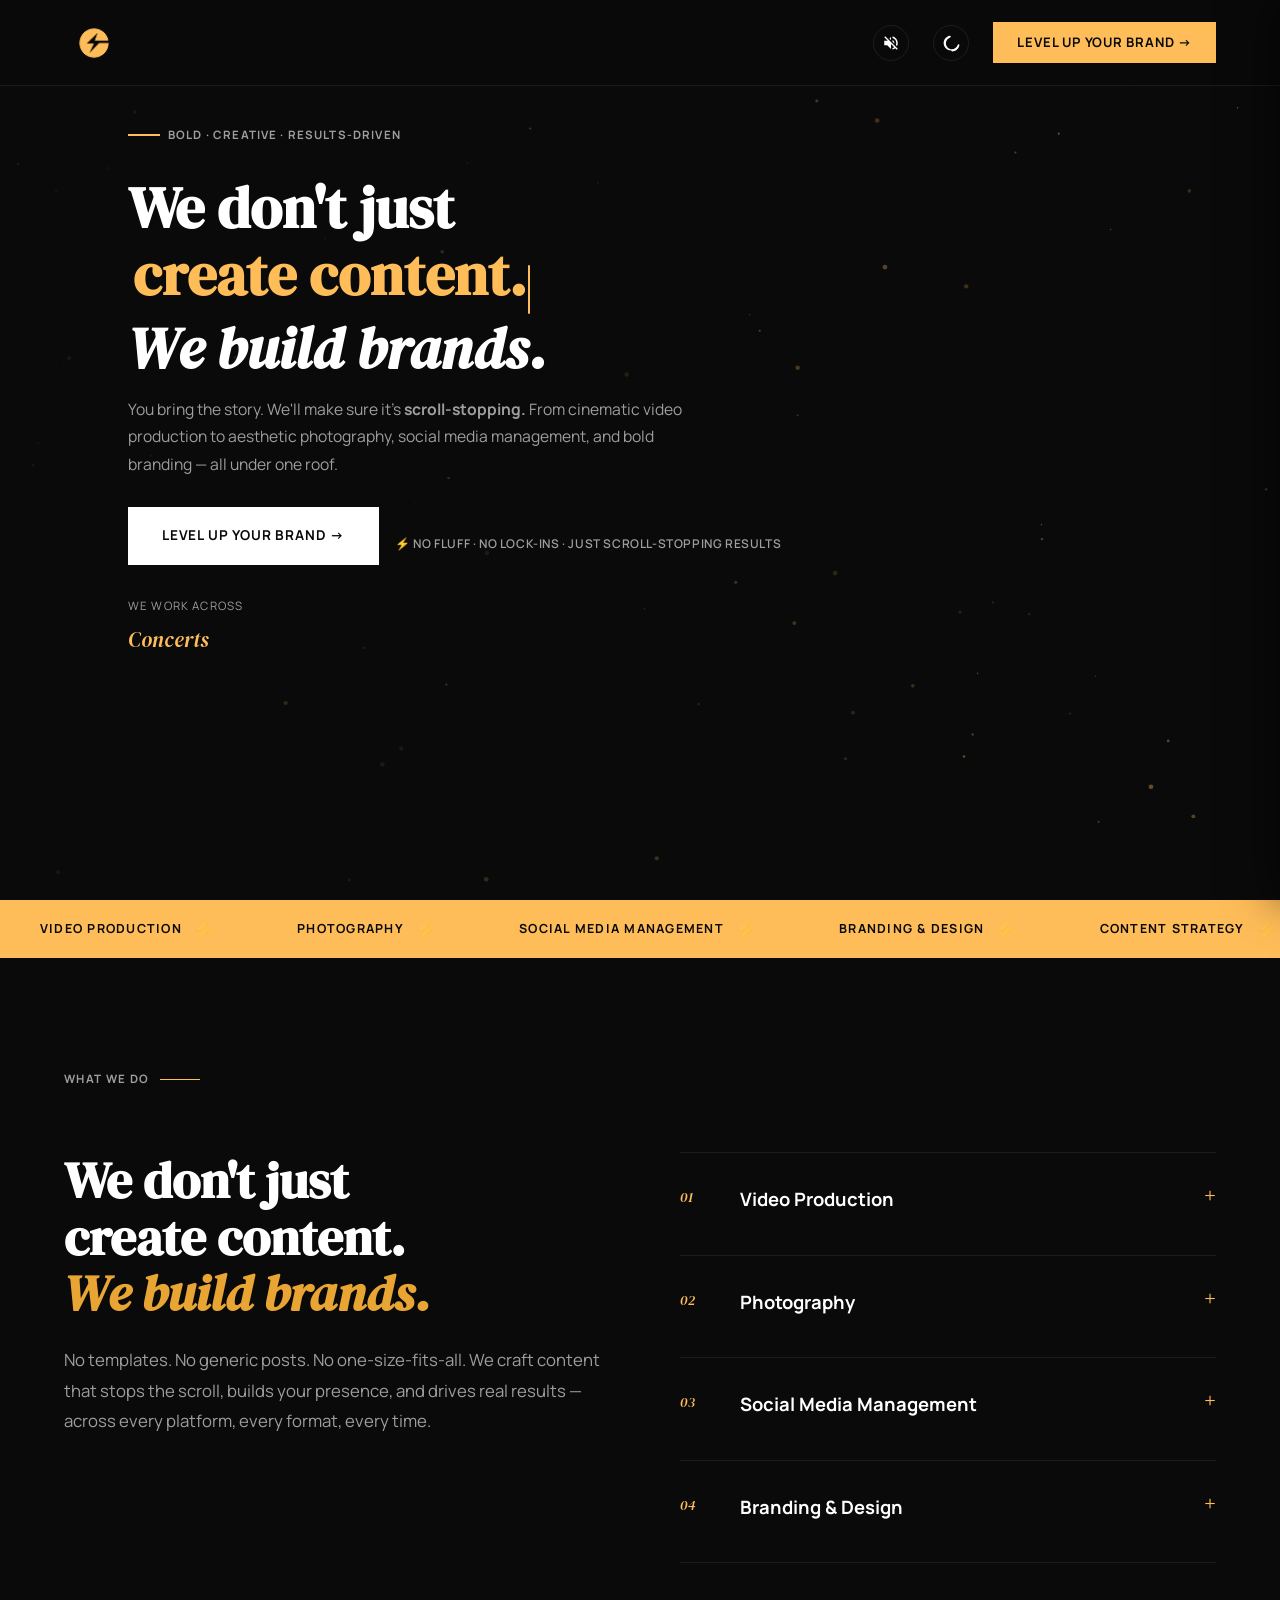
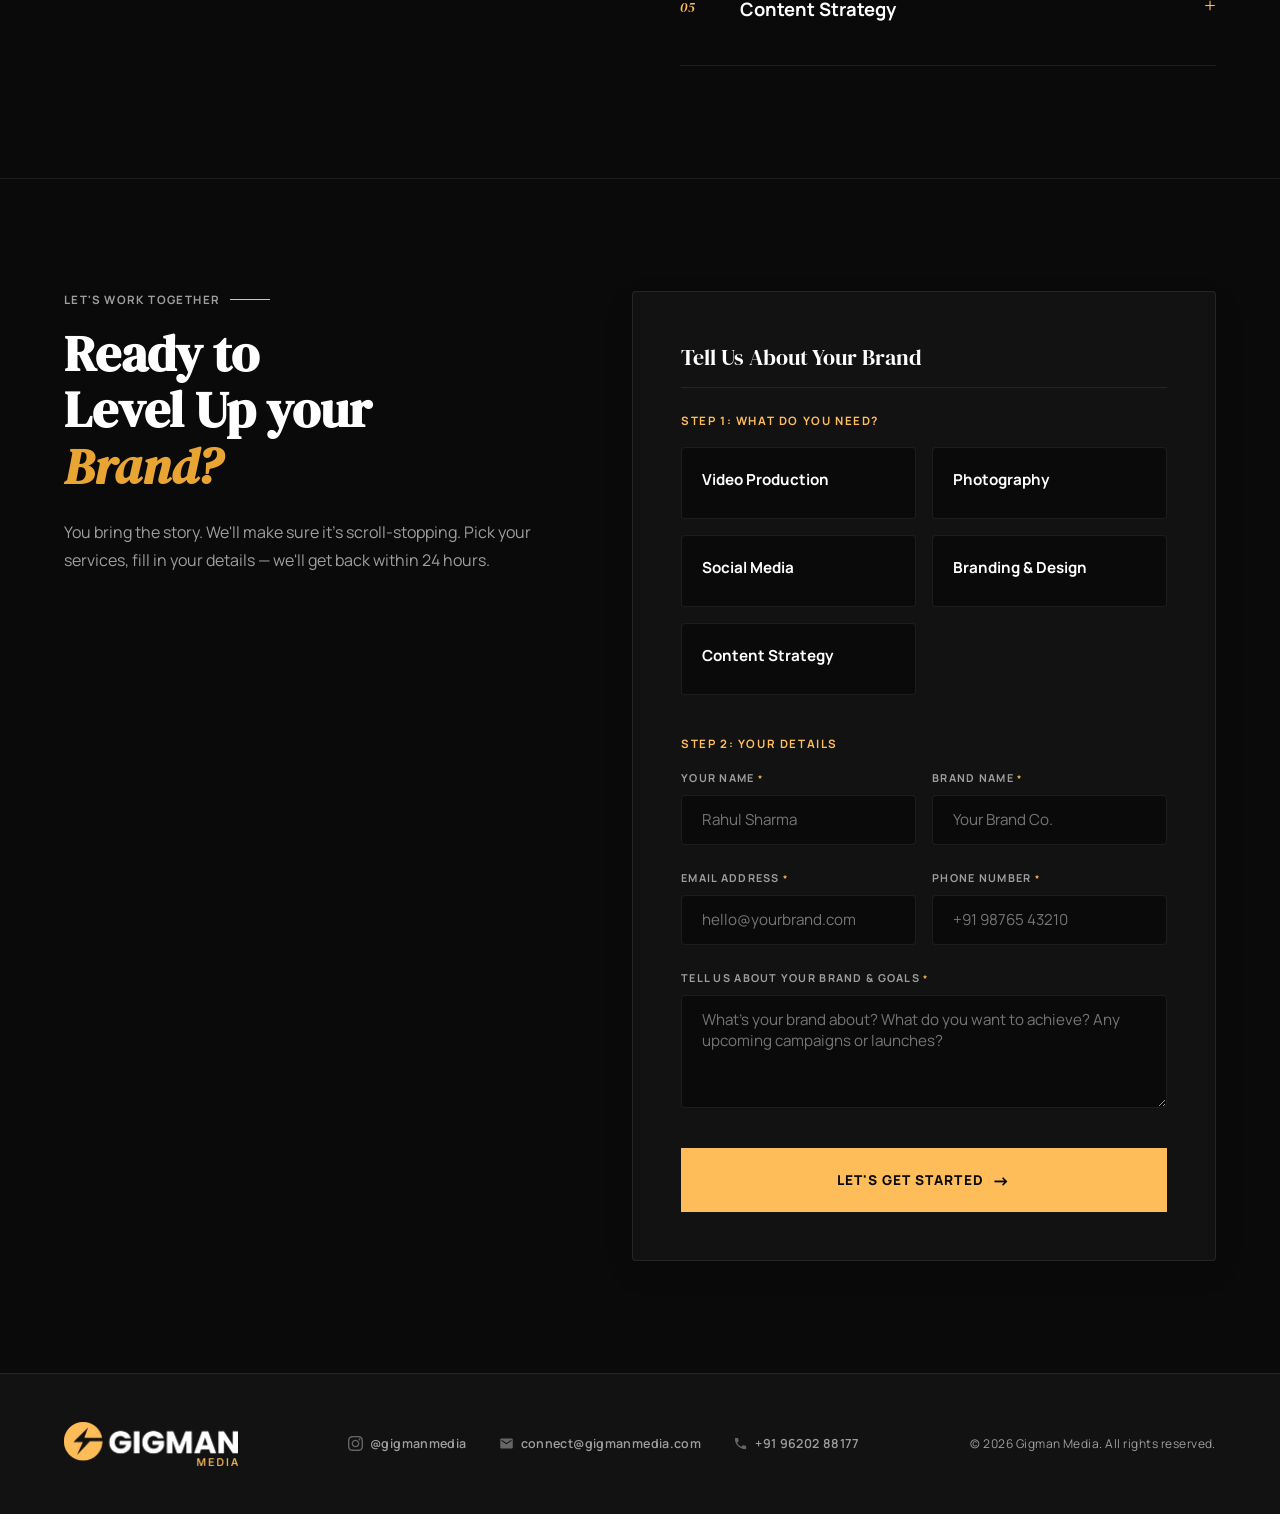
==== index.html @ 20837cbf "navbar logo" ====
<!DOCTYPE html>
<html lang="en" data-theme="dark">
<head>
  <meta charset="UTF-8">
  <meta name="viewport" content="width=device-width, initial-scale=1.0">
  <title>Gigman Media — Premium Creative Media Agency</title>
  <meta name="description" content="Gigman Media is a premium creative media agency. High-impact video production, photography, social media management, branding & design, and content strategy.">
  <link rel="icon" type="image/png" sizes="32x32" href="assets/favicon.png">
  <link rel="icon" type="image/png" sizes="16x16" href="assets/favicon.png">
  <link rel="apple-touch-icon" href="assets/favicon.png">
  <link rel="stylesheet" href="css/styles.css?v=2">
</head>
<body>

  <!-- Custom Cursor & Ring -->
  <div class="cursor" id="cursor"></div>
  <div class="cursor-ring" id="cursor-ring"></div>

  <!-- NAVIGATION -->
  <nav>
    <a href="#" class="nav-logo-link" aria-label="Gigman Media Logo">
      <img src="assets/YellowMono.png" class="nav-logo-img logo-light" alt="Gigman Media Logo">
      <img src="assets/BlackMono.png" class="nav-logo-img logo-dark" alt="Gigman Media Logo">
    </a>
    <ul class="nav-links">
      <!-- <li><a href="#work">Projects</a></li> -->
      <!-- <li><a href="#services">Services</a></li> -->
      <!-- <li><a href="#testimonials">Reviews</a></li> -->
    </ul>
    
    <div class="nav-controls">
      <!-- Sound Micro-haptics toggle -->
      <button class="icon-btn" id="sound-toggle" aria-label="Toggle sound effects">
        <!-- Sound OFF (Default muted to respect browser policy) -->
        <svg id="sound-off" viewBox="0 0 24 24">
          <path d="M16.5 12c0-1.77-1.02-3.29-2.5-4.03v2.21l2.45 2.45c.03-.21.05-.42.05-.63zm2.5 0c0 .94-.2 1.82-.54 2.64l1.51 1.51C20.63 14.91 21 13.5 21 12c0-4.28-2.99-7.86-7-8.77v2.06c2.89.86 5 3.54 5 6.71zM4.27 3L3 4.27 7.73 9H3v6h4l5 5v-6.73l4.25 4.25c-.67.52-1.42.93-2.25 1.18v2.06c1.38-.31 2.63-.95 3.69-1.81L19.73 21 21 19.73 4.27 3zM12 4L9.91 6.09 12 8.18V4z"/>
        </svg>
        <!-- Sound ON -->
        <svg id="sound-on" viewBox="0 0 24 24" style="display:none;">
          <path d="M3 9v6h4l5 5V4L7 9H3zm13.5 3c0-1.77-1.02-3.29-2.5-4.03v8.05c1.48-.73 2.5-2.25 2.5-4.02zM14 3.23v2.06c2.89.86 5 3.54 5 6.71s-2.11 5.85-5 6.71v2.06c4.01-.91 7-4.49 7-8.77s-2.99-7.86-7-8.77z"/>
        </svg>
      </button>

      <!-- Dynamic Theme switcher -->
      <button class="icon-btn" id="theme-toggle" aria-label="Toggle color theme">
        <!-- Sun Icon (shows in light theme) -->
        <svg id="theme-icon-light" viewBox="0 0 24 24" style="display:none;">
          <path d="M12 7c-2.76 0-5 2.24-5 5s2.24 5 5 5 5-2.24 5-5-2.24-5-5-5zm0 8c-1.65 0-3-1.35-3-3s1.35-3 3-3 3 1.35 3 3-1.35 3-3 3zm0-11c.56 0 1-.44 1-1V2c0-.56-.44-1-1-1s-1 .44-1 1v1c0 .56.44 1 1 1zm0 16c-.56 0-1 .44-1 1v1c0 .56.44 1 1 1s1-.44 1-1v-1c0-.56-.44-1-1-1zm8.49-13.07c-.39-.39-1.02-.39-1.41 0l-.7.7c-.39.39-.39 1.02 0 1.41.39.39 1.02.39 1.41 0l.7-.7c.39-.38.39-1.02 0-1.41zm-14.85 11.3c.39.39 1.02.39 1.41 0l.7-.7c.39-.39.39-1.02 0-1.41-.39-.39-1.02-.39-1.41 0l-.7.7c-.39.39-.39 1.02 0 1.41zm14.85.7c-.39-.39-.39-1.02 0-1.41l-.7-.7c-.39-.39-1.02-.39-1.41 0s-.39 1.02 0 1.41l.7.7c.38.39 1.02.39 1.41 0zM5.34 6.63c.39.39.39 1.02 0 1.41l.7.7c.39.39 1.02.39 1.41 0s.39-1.02 0-1.41l-.7-.7c-.39-.39-1.02-.39-1.41 0zM21 11h-1c-.56 0-1 .44-1 1s.44 1 1 1h1c.56 0 1-.44 1-1s-.44-1-1-1zM4 12c0-.56-.44-1-1-1H2c-.56 0-1 .44-1 1s.44 1 1 1h1c.56 0 1-.44 1-1z"/>
        </svg>
        <!-- Moon Icon (shows in dark theme) -->
        <svg id="theme-icon-dark" viewBox="0 0 24 24">
          <path d="M12.3 22h-.1c-5.5 0-10-4.5-10-10 0-4.8 3.5-8.9 8.2-9.8.6-.1 1.2.3 1.3.9.1.6-.2 1.2-.8 1.4-3.4 1.1-5.7 4.2-5.7 7.7 0 4.4 3.6 8 8 8 3.5 0 6.6-2.3 7.7-5.7.2-.6.8-.9 1.4-.8.6.1 1 .7.9 1.3-.9 4.7-5 8.2-9.8 8.2z"/>
        </svg>
      </button>

      <a href="#quote" class="btn-nav">Level Up Your Brand →</a>
    </div>
  </nav>

  <!-- HERO SECTION (NowMedia Inspired) -->
  <section class="hero hero--centered">
    <!-- Keep the Gravitational Canvas Background -->
    <canvas id="hero-canvas" class="hero-canvas"></canvas>
    <div class="hero-overlay"></div>

    <div class="hero-inner">
      <div class="hero-badge reveal">Bold · Creative · Results-Driven</div>
      
      <h1 class="hero-headline reveal">
        <span class="hero-line hero-line--static">We don't just</span>
        <span class="hero-line hero-line--rotator">
          <span class="word-rotator" id="word-rotator">
            <span class="rotator-text" id="rotator-text"></span><span class="rotator-caret" aria-hidden="true"></span>
          </span>
        </span>
        <span class="hero-line hero-line--white">We build brands.</span>
      </h1>
      
      <p class="hero-sub reveal">
        You bring the story. We'll make sure it's <strong>scroll-stopping.</strong> From cinematic video production to aesthetic photography, social media management, and bold branding — all under one roof.
      </p>
      
      <div class="hero-cta reveal">
        <a href="#quote" class="btn-primary btn-large">Level Up Your Brand →</a>
        <span class="hero-cta-meta" style="margin-top: 1rem; display: block;">
          <span class="hero-cta-star">⚡</span> No fluff · No lock-ins · Just scroll-stopping results
        </span>
      </div>

      <div class="hero-industries reveal" style="margin-top: 2rem;">
        <span class="industry-caption">We work across</span>
        <div class="industry-rotator" id="industry-rotator">
          <em class="industry-word is-active">Concerts</em>
        </div>
      </div>
    </div>
  </section>

  <!-- INFINITE LOOP TICKER -->
  <div class="ticker">
    <div class="ticker-track">
      <!-- Set 1 -->
      <span class="ticker-item">Video Production <span class="ticker-sep">⚡</span></span>
      <span class="ticker-item">Photography <span class="ticker-sep">⚡</span></span>
      <span class="ticker-item">Social Media Management <span class="ticker-sep">⚡</span></span>
      <span class="ticker-item">Branding &amp; Design <span class="ticker-sep">⚡</span></span>
      <span class="ticker-item">Content Strategy <span class="ticker-sep">⚡</span></span>
      <span class="ticker-item">Brand Films &amp; Reels <span class="ticker-sep">⚡</span></span>
      <span class="ticker-item">Event Coverage <span class="ticker-sep">⚡</span></span>
      <span class="ticker-item">Ad &amp; Campaign Videos <span class="ticker-sep">⚡</span></span>
      <span class="ticker-item">Lifestyle &amp; Product Shoots <span class="ticker-sep">⚡</span></span>
      <span class="ticker-item">Scroll-Stopping Content <span class="ticker-sep">⚡</span></span>
      <!-- Set 2 — exact duplicate so the loop snaps back seamlessly -->
      <span class="ticker-item">Video Production <span class="ticker-sep">⚡</span></span>
      <span class="ticker-item">Photography <span class="ticker-sep">⚡</span></span>
      <span class="ticker-item">Social Media Management <span class="ticker-sep">⚡</span></span>
      <span class="ticker-item">Branding &amp; Design <span class="ticker-sep">⚡</span></span>
      <span class="ticker-item">Content Strategy <span class="ticker-sep">⚡</span></span>
      <span class="ticker-item">Brand Films &amp; Reels <span class="ticker-sep">⚡</span></span>
      <span class="ticker-item">Event Coverage <span class="ticker-sep">⚡</span></span>
      <span class="ticker-item">Ad &amp; Campaign Videos <span class="ticker-sep">⚡</span></span>
      <span class="ticker-item">Lifestyle &amp; Product Shoots <span class="ticker-sep">⚡</span></span>
      <span class="ticker-item">Scroll-Stopping Content <span class="ticker-sep">⚡</span></span>
    </div>
  </div>

  <!-- WORK SECTION -->
  <section id="work" style="display: none;">
    <div class="work-header reveal">
      <div>
        <div class="section-label">Selected Projects</div>
        <h2 class="section-title">Campaigns we've<br><em>taken to new heights.</em></h2>
      </div>
      <a href="#quote" class="btn-outline" style="flex-shrink:0;">Start A Project Brief →</a>
    </div>
    
    <div class="work-grid">
      <!-- Ascent Card -->
      <div class="work-card reveal" style="transition-delay:0.05s">
        <div class="card-geo bg-1">
          <div class="card-shape" style="width:300px;height:300px;border-color:rgba(255,189,89,0.12);top:10%;left:20%"></div>
          <div class="card-shape" style="width:180px;height:180px;border-color:rgba(255,189,89,0.25);bottom:15%;right:15%"></div>
        </div>
        <div class="work-card-overlay">
          <div class="work-tag">Concert &amp; Music Campaign · 2024</div>
          <div class="work-title-card">Ascent</div>
        </div>
      </div>
      
      <!-- Redline Card -->
      <div class="work-card reveal" style="transition-delay:0.1s">
        <div class="card-geo bg-2">
          <div class="card-shape" style="width:200px;height:200px;border-color:rgba(255,100,80,0.2);top:20%;left:30%"></div>
        </div>
        <div class="work-card-overlay">
          <div class="work-tag">Automotive Ad Film · 2024</div>
          <div class="work-title-card">Redline</div>
        </div>
      </div>
      
      <!-- Pulse Card -->
      <div class="work-card reveal" style="transition-delay:0.15s">
        <div class="card-geo bg-3">
          <div class="card-shape" style="width:220px;height:220px;border-color:rgba(80,200,120,0.2);top:25%;left:25%"></div>
        </div>
        <div class="work-card-overlay">
          <div class="work-tag">Fashion Lookbook &amp; Video · 2023</div>
          <div class="work-title-card">Pulse</div>
        </div>
      </div>
      
      <!-- Solitude Card -->
      <div class="work-card reveal" style="transition-delay:0.2s">
        <div class="card-geo bg-4">
          <div class="card-shape" style="width:280px;height:280px;border-color:rgba(255,189,89,0.15);top:10%;left:35%"></div>
          <div class="card-shape" style="width:120px;height:120px;border-color:rgba(255,189,89,0.3);bottom:20%;left:10%"></div>
        </div>
        <div class="work-card-overlay">
          <div class="work-tag">F&amp;B Launch Campaign · 2023</div>
          <div class="work-title-card">Solitude</div>
        </div>
      </div>
    </div>
  </section>

  <!-- SERVICES SECTION -->
  <section id="services">
    <div class="section-label reveal">What We Do</div>
    <div class="services-layout">
      <div class="reveal">
        <h2 class="section-title">We don't just<br>create content.<br><em>We build brands.</em></h2>
        <p class="services-intro">
          No templates. No generic posts. No one-size-fits-all. We craft content that stops the scroll, builds your presence, and drives real results — across every platform, every format, every time.
        </p>
      </div>
      
      <div class="services-list reveal">
        <!-- Service 1 -->
        <div class="service-item" onclick="toggleService(this)">
          <span class="service-num">01</span>
          <div class="service-body">
            <div class="service-name">Video Production</div>
            <div class="service-desc">Cinematic content that stops the scroll and drives action. Brand films &amp; reels, ad &amp; campaign videos, and full event coverage — shot and edited to perfection.</div>
          </div>
          <span class="service-arrow">+</span>
        </div>
        
        <!-- Service 2 -->
        <div class="service-item" onclick="toggleService(this)">
          <span class="service-num">02</span>
          <div class="service-body">
            <div class="service-name">Photography</div>
            <div class="service-desc">Stunning visuals that tell your story without a word. Product &amp; commercial shoots, brand &amp; lifestyle sessions, events &amp; portraits — every frame built to convert.</div>
          </div>
          <span class="service-arrow">+</span>
        </div>
        
        <!-- Service 3 -->
        <div class="service-item" onclick="toggleService(this)">
          <span class="service-num">03</span>
          <div class="service-body">
            <div class="service-name">Social Media Management</div>
            <div class="service-desc">We run your pages so you can run your business. Curated feeds, growth strategy, community engagement, consistent posting, and monthly performance reports.</div>
          </div>
          <span class="service-arrow">+</span>
        </div>
        
        <!-- Service 4 -->
        <div class="service-item" onclick="toggleService(this)">
          <span class="service-num">04</span>
          <div class="service-body">
            <div class="service-name">Branding &amp; Design</div>
            <div class="service-desc">Your identity, sharpened. Logo design, visual systems, brand guidelines, marketing collateral, and everything that makes your brand instantly recognisable.</div>
          </div>
          <span class="service-arrow">+</span>
        </div>
        
        <!-- Service 5 -->
        <div class="service-item" onclick="toggleService(this)">
          <span class="service-num">05</span>
          <div class="service-body">
            <div class="service-name">Content Strategy</div>
            <div class="service-desc">A clear plan, not just posts. Story blueprints, campaign concepts, content calendars, and audience-first messaging that turns followers into customers.</div>
          </div>
          <span class="service-arrow">+</span>
        </div>
      </div>
    </div>
  </section>

  <!-- TESTIMONIALS SLIDER SECTION -->
  <section id="testimonials" style="display: none;">
    <div class="section-label reveal">Client Reviews</div>
    <div class="testimonials-slider reveal">
      
      <!-- Slide 1 -->
      <div class="testimonial-slide active">
        <div class="testi-stars">★★★★★</div>
        <p class="testi-quote">"Gigman Media completely redefined what a brand film could be. 'Ascent' isn't just a video—it's a cinematic masterpiece that drove our user engagement up by 400%."</p>
        <div class="testi-author">
          <div class="testi-avatar">ER</div>
          <div class="testi-info">
            <h5>Elena Rostova</h5>
            <p>Head of Brand at Orbit Group</p>
          </div>
        </div>
      </div>

      <!-- Slide 2 -->
      <div class="testimonial-slide">
        <div class="testi-stars">★★★★★</div>
        <p class="testi-quote">"The robotic tracking work on the 'Redline' spot was flawless. They captured motion and speed in a way that feels organic yet impossibly premium. Elite professionals."</p>
        <div class="testi-author">
          <div class="testi-avatar">JC</div>
          <div class="testi-info">
            <h5>John Cole</h5>
            <p>Director of Marketing, Apex Automotive</p>
          </div>
        </div>
      </div>

      <!-- Slide 3 -->
      <div class="testimonial-slide">
        <div class="testi-stars">★★★★★</div>
        <p class="testi-quote">"Their sound design and scoring capabilities are in a league of their own. 'Pulse' feels alive on screen. The depth of spatial audio they delivered blew our expectations."</p>
        <div class="testi-author">
          <div class="testi-avatar">CV</div>
          <div class="testi-info">
            <h5>Chloe Vance</h5>
            <p>Creative Producer, SoundSync Records</p>
          </div>
        </div>
      </div>

      <!-- Carousel Pagination Dots Navigation -->
      <div class="testimonials-nav"></div>

    </div>
  </section>

  <!-- CASE STUDY DETAILS FULL-SHEET DRAWER -->
  <div class="case-sheet-overlay" id="case-sheet-overlay"></div>
  <div class="case-sheet" id="case-sheet">
    <div class="case-sheet-header">
      <h3 class="case-sheet-title" id="case-title">Project Title</h3>
      <button class="case-close" id="case-close" aria-label="Close Case details">✕</button>
    </div>
    <div class="case-sheet-content">
      <div class="case-meta-grid">
        <div class="case-meta-item">
          <label>Campaign / Project</label>
          <span id="case-tag">Project Tag</span>
        </div>
        <div class="case-meta-item">
          <label>Aspect Ratio / Form</label>
          <span>Cinematic Anamorphic</span>
        </div>
      </div>
      <div id="case-color-block" class="case-hero-img" style="height:200px; display:flex; align-items:center; justify-content:center; overflow:hidden; position:relative; border: 1px solid var(--surface-border); border-radius:4px; margin-bottom:2.5rem;">
        <div class="card-shape" style="width:250px;height:250px;border-color:rgba(255,189,89,0.12);top:10%;left:15%"></div>
        <div class="card-shape" style="width:120px;height:120px;border-color:rgba(255,189,89,0.25);bottom:10%;right:10%"></div>
      </div>
      
      <p class="case-body-text" id="case-desc">
        Detailed case study information goes here...
      </p>

      <div class="case-specs">
        <h4>Production Specifications</h4>
        <ul class="case-specs-list" id="case-specs-list">
          <!-- Populated dynamically via JS -->
        </ul>
      </div>
    </div>
  </div>

  <!-- CAMPAIGN BRIEF SECTION -->
  <section id="quote">
    <div class="quote-layout">
      <div class="quote-left reveal">
        <div class="section-label">Let's Work Together</div>
        <h2 class="section-title">Ready to<br>Level Up your <em>Brand?</em></h2>
        <p class="quote-blurb">
          You bring the story. We'll make sure it's scroll-stopping. Pick your services, fill in your details — we'll get back within 24 hours.
        </p>
      </div>

      <div class="quote-form-container reveal">
        <div class="estimator-title">Tell Us About Your Brand</div>

        <!-- Step 1: Services Selection -->
        <div class="estimator-step">
          <span class="estimator-step-label">Step 1: What do you need?</span>
          <div class="service-cards">
            <div class="service-card-opt" data-service="Video Production">
              <div class="service-card-title">Video Production</div>
            </div>
            <div class="service-card-opt" data-service="Photography">
              <div class="service-card-title">Photography</div>
            </div>
            <div class="service-card-opt" data-service="Social Media Management">
              <div class="service-card-title">Social Media</div>
            </div>
            <div class="service-card-opt" data-service="Branding &amp; Design">
              <div class="service-card-title">Branding &amp; Design</div>
            </div>
            <div class="service-card-opt" data-service="Content Strategy">
              <div class="service-card-title">Content Strategy</div>
            </div>
          </div>
        </div>

        <!-- Step 2: Contact Details -->
        <div class="estimator-step">
          <span class="estimator-step-label">Step 2: Your Details</span>

          <div class="inputs-row">
            <div class="form-field-upgrade">
              <label>Your Name <span class="req">*</span></label>
              <input type="text" id="brief-name" placeholder="Rahul Sharma" required>
            </div>
            <div class="form-field-upgrade">
              <label>Brand Name <span class="req">*</span></label>
              <input type="text" id="brief-company" placeholder="Your Brand Co." required>
            </div>
          </div>

          <div class="inputs-row">
            <div class="form-field-upgrade">
              <label>Email Address <span class="req">*</span></label>
              <input type="email" id="brief-email" placeholder="hello@yourbrand.com" required>
            </div>
            <div class="form-field-upgrade">
              <label>Phone Number <span class="req">*</span></label>
              <input type="tel" id="brief-phone" placeholder="+91 98765 43210" required>
            </div>
          </div>

          <div class="form-field-upgrade" style="margin-bottom: 2rem;">
            <label>Tell us about your brand &amp; goals <span class="req">*</span></label>
            <textarea id="brief-details" rows="4" placeholder="What's your brand about? What do you want to achieve? Any upcoming campaigns or launches?" required></textarea>
          </div>
        </div>

        <button class="btn-submit" type="button" id="brief-submit-btn">
          Let's Get Started <span class="arrow">→</span>
        </button>

      </div>
    </div>
  </section>

  <!-- FOOTER -->
  <footer>
    <a href="#" class="footer-logo-link" aria-label="Gigman Media Logo">
      <img src="assets/Gigman-Media-white-yellow.png" class="footer-logo-img logo-light" alt="Gigman Media Logo">
      <img src="assets/Gigman-Media-yellow-black.png" class="footer-logo-img logo-dark" alt="Gigman Media Logo">
    </a>

    <div class="footer-contact">
      <a href="https://instagram.com/gigmanmedia" target="_blank" rel="noopener" class="footer-contact-link">
        <svg viewBox="0 0 24 24" fill="currentColor" width="15" height="15"><path d="M12 2.163c3.204 0 3.584.012 4.85.07 3.252.148 4.771 1.691 4.919 4.919.058 1.265.069 1.645.069 4.849 0 3.205-.012 3.584-.069 4.849-.149 3.225-1.664 4.771-4.919 4.919-1.266.058-1.644.07-4.85.07-3.204 0-3.584-.012-4.849-.07-3.26-.149-4.771-1.699-4.919-4.92-.058-1.265-.07-1.644-.07-4.849 0-3.204.013-3.583.07-4.849.149-3.227 1.664-4.771 4.919-4.919 1.266-.057 1.645-.069 4.849-.069zm0-2.163c-3.259 0-3.667.014-4.947.072-4.358.2-6.78 2.618-6.98 6.98-.059 1.281-.073 1.689-.073 4.948 0 3.259.014 3.668.072 4.948.2 4.358 2.618 6.78 6.98 6.98 1.281.058 1.689.072 4.948.072 3.259 0 3.668-.014 4.948-.072 4.354-.2 6.782-2.618 6.979-6.98.059-1.28.073-1.689.073-4.948 0-3.259-.014-3.667-.072-4.947-.196-4.354-2.617-6.78-6.979-6.98-1.281-.059-1.69-.073-4.949-.073zm0 5.838c-3.403 0-6.162 2.759-6.162 6.162s2.759 6.163 6.162 6.163 6.162-2.759 6.162-6.163c0-3.403-2.759-6.162-6.162-6.162zm0 10.162c-2.209 0-4-1.79-4-4 0-2.209 1.791-4 4-4s4 1.791 4 4c0 2.21-1.791 4-4 4zm6.406-11.845c-.796 0-1.441.645-1.441 1.44s.645 1.44 1.441 1.44c.795 0 1.439-.645 1.439-1.44s-.644-1.44-1.439-1.44z"/></svg>
        @gigmanmedia
      </a>
      <a href="mailto:connect@gigmanmedia.com" class="footer-contact-link">
        <svg viewBox="0 0 24 24" fill="currentColor" width="15" height="15"><path d="M20 4H4c-1.1 0-2 .9-2 2v12c0 1.1.9 2 2 2h16c1.1 0 2-.9 2-2V6c0-1.1-.9-2-2-2zm0 4l-8 5-8-5V6l8 5 8-5v2z"/></svg>
        connect@gigmanmedia.com
      </a>
      <a href="tel:+919620288177" class="footer-contact-link">
        <svg viewBox="0 0 24 24" fill="currentColor" width="15" height="15"><path d="M6.62 10.79c1.44 2.83 3.76 5.14 6.59 6.59l2.2-2.2c.27-.27.67-.36 1.02-.24 1.12.37 2.33.57 3.57.57.55 0 1 .45 1 1V20c0 .55-.45 1-1 1-9.39 0-17-7.61-17-17 0-.55.45-1 1-1h3.5c.55 0 1 .45 1 1 0 1.25.2 2.45.57 3.57.11.35.03.74-.25 1.02l-2.2 2.2z"/></svg>
        +91 96202 88177
      </a>
    </div>

    <p class="footer-copy">© 2026 Gigman Media. All rights reserved.</p>
  </footer>

  <script src="js/main.js?v=2"></script>
</body>
</html>
---- css/styles.css ----
/* CSS Design System for Gigman Media Creative Media Agency */
@import url('https://fonts.googleapis.com/css2?family=DM+Serif+Display:ital@0;1&family=Manrope:wght@300;400;500;600;700;800&display=swap');

*, *::before, *::after {
  margin: 0; padding: 0; box-sizing: border-box;
}

:root {
  /* Dark Cinematic Theme (Default) */
  --background: #0a0a0a;
  --background-rgb: 10, 10, 10;
  --surface: #121212;
  --surface-hover: #1c1c1c;
  --surface-border: rgba(255, 255, 255, 0.08);
  --text: #ffffff;
  --text-muted: #9e9e9e;
  --gold: #ffbd59;
  --gold-dark: #e8a534;
  --gold-light: rgba(255, 189, 89, 0.1);
  --gray: #161616;
  --gray-mid: #222222;
  
  --serif: 'DM Serif Display', Georgia, serif;
  --sans: 'Manrope', Helvetica, Arial, sans-serif;
  --cursor-color: #ffbd59;
  --transition-speed: 0.3s;
}

[data-theme="light"] {
  /* Elegant Light Theme */
  --background: #f8f7f4;
  --background-rgb: 248, 247, 244;
  --surface: #ffffff;
  --surface-hover: #f1efe9;
  --surface-border: rgba(0, 0, 0, 0.08);
  --text: #0e0e0e;
  --text-muted: #6e6d6a;
  --gold: #e59a23;
  --gold-dark: #ba7610;
  --gold-light: rgba(229, 154, 35, 0.1);
  --gray: #f0eee8;
  --gray-mid: #e1ded6;
  
  --cursor-color: #e59a23;
}

html {
  scroll-behavior: smooth;
}

body {
  font-family: var(--sans);
  background: var(--background);
  color: var(--text);
  font-size: 16px;
  line-height: 1.6;
  overflow-x: hidden;
  transition: background-color var(--transition-speed) ease, color var(--transition-speed) ease;
}

/* Custom Scrollbar */
::-webkit-scrollbar {
  width: 8px;
}
::-webkit-scrollbar-track {
  background: var(--background);
}
::-webkit-scrollbar-thumb {
  background: var(--surface-border);
  border-radius: 4px;
}
::-webkit-scrollbar-thumb:hover {
  background: var(--gold);
}

/* Custom cursor and ring */
.cursor {
  width: 12px; height: 12px;
  background: var(--cursor-color);
  border-radius: 50%;
  position: fixed;
  top: 0; left: 0;
  pointer-events: none;
  z-index: 9999;
  transform: translate(-50%, -50%);
  transition: width 0.3s cubic-bezier(0.16, 1, 0.3, 1), 
              height 0.3s cubic-bezier(0.16, 1, 0.3, 1), 
              background-color 0.3s ease;
  display: flex; align-items: center; justify-content: center;
  overflow: hidden;
  color: #000000; font-size: 8px; font-weight: 800; text-transform: uppercase;
  white-space: nowrap; letter-spacing: 0.05em;
  opacity: 0;
}
.cursor-ring {
  width: 36px; height: 36px;
  border: 1.5px solid var(--cursor-color);
  border-radius: 50%;
  position: fixed;
  top: 0; left: 0;
  pointer-events: none;
  z-index: 9998;
  transform: translate(-50%, -50%);
  transition: width 0.3s cubic-bezier(0.16, 1, 0.3, 1), 
              height 0.3s cubic-bezier(0.16, 1, 0.3, 1), 
              border-color 0.3s ease, 
              opacity 0.3s ease;
  opacity: 0;
}

/* Global state for showing cursors */
body.cursor-active .cursor { opacity: 1; }
body.cursor-active .cursor-ring { opacity: 0.6; }

/* Custom cursor modifier states */
body.cursor-hover-link .cursor {
  width: 8px; height: 8px;
  background: var(--text);
}
body.cursor-hover-link .cursor-ring {
  width: 48px; height: 48px;
  border-color: var(--text);
  opacity: 0.8;
}

body.cursor-hover-media .cursor {
  width: 72px; height: 72px;
  background: var(--gold);
  color: #0a0a0a;
}
body.cursor-hover-media .cursor::after {
  content: 'PLAY FILM';
  font-family: var(--sans);
  font-size: 9px;
  font-weight: 800;
}
body.cursor-hover-media .cursor-ring {
  width: 84px; height: 84px;
  border-color: var(--gold);
  opacity: 0.15;
}

body.cursor-hover-open .cursor {
  width: 48px; height: 48px;
  background: var(--gold);
  color: #0a0a0a;
}
body.cursor-hover-open .cursor::after {
  content: 'OPEN';
  font-family: var(--sans);
  font-size: 8px;
  font-weight: 800;
}
body.cursor-hover-open .cursor-ring {
  width: 58px; height: 58px;
  border-color: var(--gold);
  opacity: 0.3;
}

body.cursor-hover-type .cursor {
  width: 40px; height: 40px;
  background: var(--text);
  color: var(--background);
}
body.cursor-hover-type .cursor::after {
  content: 'TYPE';
  font-family: var(--sans);
  font-size: 8px;
  font-weight: 800;
}
body.cursor-hover-type .cursor-ring {
  width: 50px; height: 50px;
  border-color: var(--text);
  opacity: 0.3;
}

/* Nav */
nav {
  position: fixed; top: 0; left: 0; right: 0;
  z-index: 100;
  display: flex; align-items: center; justify-content: space-between;
  height: 86px;
  padding: 0 4rem;
  background: rgba(var(--background-rgb), 0.85);
  backdrop-filter: blur(16px);
  border-bottom: 1px solid var(--surface-border);
  transition: height 0.3s ease, background-color var(--transition-speed) ease;
}
nav.scrolled {
  height: 68px;
}
.nav-logo-link {
  display: flex;
  align-items: center;
  text-decoration: none;
}
.nav-logo-img {
  height: 60px;
  width: auto;
  transition: height 0.3s ease, opacity 0.3s ease;
}
nav.scrolled .nav-logo-img {
  height: 46px;
}

/* Light / Dark Theme Logo Toggling */
[data-theme="dark"] .logo-dark { display: none !important; }
[data-theme="dark"] .logo-light { display: block !important; }
[data-theme="light"] .logo-dark { display: block !important; }
[data-theme="light"] .logo-light { display: none !important; }
.nav-links {
  display: flex; gap: 2rem; list-style: none; align-items: center;
  position: absolute;
  left: 50%;
  transform: translateX(-50%);
}
.nav-links a {
  font-size: 0.82rem; font-weight: 600; letter-spacing: 0.08em;
  text-transform: uppercase; text-decoration: none;
  color: var(--text); transition: color 0.2s;
}
.nav-links a:hover { color: var(--gold); }

/* Control utilities in Nav */
.nav-controls {
  display: flex; align-items: center; gap: 1.5rem;
}
.icon-btn {
  background: none; border: none; outline: none;
  cursor: none; width: 36px; height: 36px;
  display: flex; align-items: center; justify-content: center;
  color: var(--text); border-radius: 50%;
  border: 1px solid var(--surface-border);
  transition: border-color 0.2s, background-color 0.2s;
}
.icon-btn:hover {
  border-color: var(--gold);
  background: var(--gold-light);
}
.icon-btn svg { width: 18px; height: 18px; fill: currentColor; }

.btn-nav {
  background: var(--gold);
  color: #0a0a0a;
  font-family: var(--sans);
  font-size: 0.82rem;
  font-weight: 700;
  letter-spacing: 0.06em;
  text-transform: uppercase;
  padding: 0.65rem 1.5rem;
  border: none;
  text-decoration: none;
  transition: background 0.2s, transform 0.15s;
  display: inline-block;
  cursor: none;
}
.btn-nav:hover { background: var(--gold-dark); transform: translateY(-1px); }

/* Hero */
.hero {
  min-height: 100vh;
  display: grid;
  grid-template-columns: 1fr 1fr;
  padding-top: 80px;
  position: relative;
  overflow: hidden;
}
.hero-left {
  padding: 6rem 4rem 5rem;
  display: flex; flex-direction: column; justify-content: center;
  position: relative;
  z-index: 2;
}
.hero-badge {
  display: inline-flex; align-items: center; gap: 8px;
  font-size: 0.72rem; font-weight: 700; letter-spacing: 0.1em;
  text-transform: uppercase; color: var(--text-muted);
  margin-bottom: 2rem;
}
.hero-badge::before {
  content: '';
  display: block; width: 32px; height: 2px; background: var(--gold);
}
.hero-headline {
  font-family: var(--serif);
  font-size: clamp(3rem, 5.5vw, 5.5rem);
  line-height: 1.05;
  color: var(--text);
  margin-bottom: 1.5rem;
}
.hero-headline em {
  font-style: italic;
  color: var(--gold-dark);
}
.hero-sub {
  font-size: 1rem;
  color: var(--text-muted);
  max-width: 460px;
  line-height: 1.75;
  margin-bottom: 2.5rem;
  font-weight: 400;
}
.hero-cta {
  display: flex; gap: 1rem; align-items: center;
  flex-wrap: wrap;
}
.btn-primary {
  background: var(--text);
  color: var(--background);
  font-family: var(--sans);
  font-size: 0.85rem;
  font-weight: 700;
  letter-spacing: 0.06em;
  text-transform: uppercase;
  padding: 1rem 2rem;
  border: 2px solid var(--text);
  text-decoration: none;
  display: inline-block;
  cursor: none;
  transition: background 0.2s, color 0.2s, transform 0.15s, border-color 0.2s;
}
.btn-primary:hover { 
  background: var(--gold); 
  color: #0a0a0a; 
  border-color: var(--gold); 
  transform: translateY(-2px); 
}
.btn-outline {
  background: transparent;
  color: var(--text);
  font-family: var(--sans);
  font-size: 0.85rem;
  font-weight: 700;
  letter-spacing: 0.06em;
  text-transform: uppercase;
  padding: 1rem 2rem;
  border: 2px solid var(--text);
  text-decoration: none;
  display: inline-block;
  cursor: none;
  transition: background 0.2s, color 0.2s, transform 0.15s;
}
.btn-outline:hover { background: var(--text); color: var(--background); transform: translateY(-2px); }

.hero-right {
  position: relative;
  overflow: hidden;
  display: flex; align-items: center; justify-content: center;
  border-left: 1px solid var(--surface-border);
  background: radial-gradient(circle at center, rgba(var(--background-rgb), 0.5) 0%, var(--background) 80%);
}
.hero-visual {
  width: 100%; height: 100%;
  display: flex; align-items: center; justify-content: center;
  position: relative;
  z-index: 2;
}
.hero-circle {
  width: 380px; height: 380px;
  border-radius: 50%;
  border: 1px dashed rgba(255,189,89,0.2);
  position: absolute;
  animation: rotate 24s linear infinite;
  display: flex; align-items: center; justify-content: center;
}
.hero-circle:nth-child(2) {
  width: 260px; height: 260px;
  border: 1px solid rgba(255,189,89,0.35);
  animation-duration: 16s; animation-direction: reverse;
}
.hero-circle:nth-child(3) {
  width: 140px; height: 140px;
  border: 1.5px solid var(--gold);
  animation-duration: 10s;
}
@keyframes rotate { from { transform: rotate(0deg); } to { transform: rotate(360deg); } }
.hero-dot {
  width: 8px; height: 8px;
  background: var(--gold);
  border-radius: 50%;
  position: absolute;
  top: 0; left: 50%;
  transform: translate(-50%, -50%);
  box-shadow: 0 0 12px var(--gold);
}
.hero-text-big {
  font-family: var(--serif);
  font-size: 7rem;
  color: rgba(255,255,255,0.03);
  [data-theme="light"] & { color: rgba(0,0,0,0.02); }
  font-style: italic;
  position: absolute;
  white-space: nowrap;
  user-select: none;
}
.hero-stats {
  position: absolute;
  bottom: 3rem; left: 3rem; right: 3rem;
  display: grid; grid-template-columns: repeat(3, 1fr);
  gap: 1.5rem;
  z-index: 2;
}
.stat {
  border-top: 1px solid var(--surface-border);
  padding-top: 1rem;
}
.stat-num {
  font-family: var(--serif);
  font-size: 2rem;
  color: var(--gold);
  line-height: 1;
  display: block;
  margin-bottom: 0.25rem;
}
.stat-label {
  font-size: 0.72rem;
  color: var(--text-muted);
  letter-spacing: 0.08em;
  text-transform: uppercase;
  font-weight: 600;
}

/* Ticker */
.ticker {
  background: var(--gold);
  padding: 0.85rem 0;
  overflow: hidden;
  white-space: nowrap;
  border-y: 1px solid var(--surface-border);
  z-index: 2;
  position: relative;
}
.ticker-track {
  display: inline-flex;
  gap: 0;
  will-change: transform;
  animation: ticker-scroll 28s linear infinite;
}
.ticker-item {
  font-size: 0.78rem;
  font-weight: 700;
  letter-spacing: 0.1em;
  text-transform: uppercase;
  color: #0a0a0a;
  padding: 0 2.5rem;
  display: flex; align-items: center; gap: 10px;
  flex-shrink: 0;
}
.ticker-sep { color: rgba(0,0,0,0.3); font-size: 1.2rem; }
@keyframes ticker-scroll {
  0%   { transform: translateX(0); }
  100% { transform: translateX(-50%); }
}

/* Sections */
section { padding: 7rem 4rem; position: relative; z-index: 2; }
.section-label {
  font-size: 0.72rem;
  font-weight: 700;
  letter-spacing: 0.12em;
  text-transform: uppercase;
  color: var(--text-muted);
  margin-bottom: 1rem;
  display: flex; align-items: center; gap: 10px;
}
.section-label::after {
  content: '';
  flex: 1; max-width: 40px;
  height: 1px; background: var(--gold);
  display: inline-block;
}
.section-title {
  font-family: var(--serif);
  font-size: clamp(2.5rem, 4vw, 3.8rem);
  line-height: 1.1;
  color: var(--text);
  max-width: 680px;
}
.section-title em { font-style: italic; color: var(--gold-dark); }

/* Work Section */
#work { background: var(--gray); transition: background-color var(--transition-speed) ease; }
.work-header {
  display: flex; align-items: flex-end; justify-content: space-between;
  margin-bottom: 4rem; flex-wrap: wrap; gap: 1.5rem;
}
.work-grid {
  display: grid;
  grid-template-columns: repeat(12, 1fr);
  gap: 2rem;
}
.work-card {
  position: relative; overflow: hidden;
  background: var(--surface);
  aspect-ratio: 16/10;
  cursor: none;
  border-radius: 4px;
  border: 1px solid var(--surface-border);
}
.work-card:nth-child(1) { grid-column: span 7; }
.work-card:nth-child(2) { grid-column: span 5; }
.work-card:nth-child(3) { grid-column: span 5; }
.work-card:nth-child(4) { grid-column: span 7; }

.card-geo {
  width: 100%; height: 100%;
  position: absolute; inset: 0;
  display: flex; align-items: center; justify-content: center;
  overflow: hidden;
  transition: transform 0.8s cubic-bezier(0.16, 1, 0.3, 1);
}
.work-card:hover .card-geo {
  transform: scale(1.05);
}
.card-shape {
  border-radius: 50%;
  border: 1.5px solid;
  position: absolute;
  transition: transform 0.8s cubic-bezier(0.16, 1, 0.3, 1), border-color 0.3s ease;
}
.work-card:hover .card-shape {
  transform: scale(1.12) rotate(15deg);
}

.bg-1 { background: linear-gradient(135deg, #120e2e 0%, #1c1547 50%, #2f216e 100%); }
.bg-2 { background: linear-gradient(135deg, #1d0909 0%, #361010 50%, #541919 100%); }
.bg-3 { background: linear-gradient(135deg, #051616 0%, #0d2e2e 50%, #164747 100%); }
.bg-4 { background: linear-gradient(135deg, #1c1404 0%, #352608 50%, #4e380d 100%); }

[data-theme="light"] .bg-1 { background: linear-gradient(135deg, #eaebff 0%, #d5d9ff 50%, #b8beff 100%); }
[data-theme="light"] .bg-2 { background: linear-gradient(135deg, #ffebeb 0%, #ffd1d1 50%, #ffb3b3 100%); }
[data-theme="light"] .bg-3 { background: linear-gradient(135deg, #e6ffff 0%, #cdffff 50%, #b0ffff 100%); }
[data-theme="light"] .bg-4 { background: linear-gradient(135deg, #fffbeb 0%, #fff2cc 50%, #ffe699 100%); }

[data-theme="light"] .card-shape {
  border-color: rgba(0, 0, 0, 0.12) !important;
}

.work-card-overlay {
  position: absolute; inset: 0;
  background: linear-gradient(to top, rgba(0,0,0,0.85) 0%, rgba(0,0,0,0.2) 60%, transparent 100%);
  display: flex; flex-direction: column; justify-content: flex-end;
  padding: 2.5rem;
  opacity: 0; transition: opacity 0.4s ease;
}
.work-card:hover .work-card-overlay { opacity: 1; }
.work-tag {
  font-size: 0.68rem; font-weight: 700; letter-spacing: 0.12em;
  text-transform: uppercase; color: var(--gold);
  margin-bottom: 0.5rem;
}
.work-title-card {
  font-family: var(--serif);
  font-size: 1.8rem;
  color: #ffffff;
  line-height: 1.2;
}

/* Services */
#services { background: var(--background); }
.services-layout {
  display: grid;
  grid-template-columns: 1fr 1fr;
  gap: 5rem;
  margin-top: 4rem;
  align-items: start;
}
.services-intro {
  font-size: 1.05rem;
  color: var(--text-muted);
  line-height: 1.8;
  margin-top: 1.5rem;
}
.services-list {
  display: flex; flex-direction: column; gap: 0;
}
.service-item {
  border-top: 1px solid var(--surface-border);
  padding: 2rem 0;
  display: grid;
  grid-template-columns: auto 1fr auto;
  align-items: start;
  gap: 2rem;
  transition: padding-left 0.3s ease;
  cursor: none;
}
.service-item:last-child { border-bottom: 1px solid var(--surface-border); }
.service-item:hover {
  padding-left: 1rem;
}
.service-num {
  font-family: var(--serif);
  font-size: 0.85rem;
  color: var(--gold);
  font-style: italic;
  width: 28px;
  padding-top: 2px;
}
.service-name {
  font-size: 1.15rem;
  font-weight: 700;
  color: var(--text);
  margin-bottom: 0.5rem;
  transition: color 0.2s;
}
.service-item:hover .service-name { color: var(--gold); }
.service-desc {
  font-size: 0.88rem;
  color: var(--text-muted);
  line-height: 1.65;
  display: none;
  animation: fadeIn 0.4s cubic-bezier(0.16, 1, 0.3, 1);
}
.service-item.open .service-desc { display: block; }
@keyframes fadeIn { from { opacity: 0; transform: translateY(-8px); } to { opacity: 1; transform: translateY(0); } }
.service-arrow {
  font-size: 1.3rem;
  color: var(--gold);
  transition: transform 0.3s ease;
  line-height: 1;
  font-weight: 300;
}
.service-item.open .service-arrow { transform: rotate(45deg); color: var(--text); }

/* Case Sheet (Case Studies Behind the Scenes) */
.case-sheet-overlay {
  position: fixed; inset: 0;
  background: rgba(0, 0, 0, 0.7);
  backdrop-filter: blur(8px);
  z-index: 999;
  opacity: 0; pointer-events: none;
  transition: opacity 0.4s ease;
}
.case-sheet-overlay.active {
  opacity: 1; pointer-events: auto;
}
.case-sheet {
  position: fixed;
  top: 0; right: 0;
  width: 100%; max-width: 650px; height: 100vh;
  background: var(--surface);
  border-left: 1px solid var(--surface-border);
  z-index: 1000;
  transform: translateX(100%);
  transition: transform 0.5s cubic-bezier(0.16, 1, 0.3, 1);
  box-shadow: -10px 0 40px rgba(0,0,0,0.5);
  overflow-y: auto;
  display: flex; flex-direction: column;
}
.case-sheet.active {
  transform: translateX(0);
}
.case-sheet-header {
  padding: 2.5rem;
  border-bottom: 1px solid var(--surface-border);
  display: flex; align-items: center; justify-content: space-between;
}
.case-sheet-title {
  font-family: var(--serif);
  font-size: 2rem;
  color: var(--text);
}
.case-close {
  background: none; border: none; outline: none;
  cursor: none; width: 40px; height: 40px;
  border-radius: 50%; border: 1px solid var(--surface-border);
  color: var(--text); display: flex; align-items: center; justify-content: center;
  transition: border-color 0.2s, color 0.2s;
}
.case-close:hover {
  border-color: var(--gold);
  color: var(--gold);
}
.case-sheet-content {
  padding: 2.5rem;
  flex: 1;
}
.case-meta-grid {
  display: grid; grid-template-columns: 1fr 1fr;
  gap: 1.5rem; margin-bottom: 2.5rem;
  border-bottom: 1px solid var(--surface-border);
  padding-bottom: 1.5rem;
}
.case-meta-item label {
  display: block; font-size: 0.65rem; font-weight: 700;
  letter-spacing: 0.1em; text-transform: uppercase; color: var(--text-muted);
  margin-bottom: 0.3rem;
}
.case-meta-item span {
  font-size: 0.95rem; font-weight: 600; color: var(--text);
}
.case-hero-img {
  width: 100%; height: 300px;
  object-fit: cover; border-radius: 4px;
  margin-bottom: 2.5rem;
  border: 1px solid var(--surface-border);
}
.case-body-text {
  font-size: 0.98rem; color: var(--text-muted);
  line-height: 1.8; margin-bottom: 2rem;
}
.case-specs {
  background: var(--background);
  border: 1px solid var(--surface-border);
  border-radius: 4px;
  padding: 1.5rem; margin-top: 2rem;
}
.case-specs h4 {
  font-family: var(--serif); font-size: 1.2rem;
  color: var(--gold); margin-bottom: 1rem;
}
.case-specs-list {
  list-style: none; display: flex; flex-direction: column; gap: 0.75rem;
}
.case-specs-list li {
  display: flex; justify-content: space-between; font-size: 0.85rem;
  border-bottom: 1px dashed var(--surface-border);
  padding-bottom: 0.5rem;
}
.case-specs-list li span:first-child { color: var(--text-muted); }
.case-specs-list li span:last-child { color: var(--text); font-weight: 600; }

/* Testimonials Carousel */
#testimonials {
  background: var(--gray);
  border-top: 1px solid var(--surface-border);
  overflow: hidden;
  padding: 6rem 4rem;
}
.testimonials-slider {
  position: relative;
  max-width: 900px; margin: 4rem auto 0;
  min-height: 280px;
}
.testimonial-slide {
  position: absolute; inset: 0;
  display: flex; flex-direction: column;
  justify-content: center;
  opacity: 0; pointer-events: none;
  transition: opacity 0.5s ease, transform 0.5s ease;
  transform: translateX(30px);
}
.testimonial-slide.active {
  opacity: 1; pointer-events: auto;
  transform: translateX(0);
}
.testi-stars {
  color: var(--gold); font-size: 1.1rem; margin-bottom: 1.5rem; display: flex; gap: 4px;
}
.testi-quote {
  font-family: var(--serif);
  font-size: clamp(1.4rem, 2.5vw, 2.2rem);
  line-height: 1.4; color: var(--text);
  margin-bottom: 2rem;
}
.testi-author {
  display: flex; align-items: center; gap: 1rem;
}
.testi-avatar {
  width: 48px; height: 48px; border-radius: 50%;
  background: var(--surface-border);
  display: flex; align-items: center; justify-content: center;
  font-weight: 800; font-size: 1.1rem; color: var(--gold);
  border: 1.5px solid var(--gold);
}
.testi-info h5 {
  font-size: 0.95rem; font-weight: 700; color: var(--text);
}
.testi-info p {
  font-size: 0.78rem; color: var(--text-muted);
}
.testimonials-nav {
  display: flex; justify-content: center; gap: 1rem; margin-top: 2rem;
}

/* Form / Quote Section */
#quote { background: var(--background); border-top: 1px solid var(--surface-border); }
.quote-layout {
  display: grid;
  grid-template-columns: 1fr 1.2fr;
  gap: 6rem;
  align-items: start;
}
.quote-left .section-title { color: var(--text); }
.quote-blurb {
  margin-top: 1.5rem;
  font-size: 1rem;
  color: var(--text-muted);
  line-height: 1.75;
}
.quote-form-container {
  background: var(--surface);
  border: 1px solid var(--surface-border);
  padding: 3rem;
  border-radius: 4px;
  box-shadow: 0 10px 30px rgba(0,0,0,0.1);
}

/* Interactive Calculator Styles */
.estimator-title {
  font-family: var(--serif);
  font-size: 1.4rem; color: var(--text); margin-bottom: 1.5rem;
  border-bottom: 1px solid var(--surface-border); padding-bottom: 0.75rem;
}
.estimator-step {
  margin-bottom: 2.5rem;
}
.estimator-step-label {
  display: block; font-size: 0.72rem; font-weight: 700;
  letter-spacing: 0.1rem; text-transform: uppercase; color: var(--gold);
  margin-bottom: 1rem;
}
.service-cards {
  display: grid; grid-template-columns: 1fr 1fr; gap: 1rem;
}
.service-card-opt {
  background: var(--background);
  border: 1.5px solid var(--surface-border);
  border-radius: 4px; padding: 1.25rem;
  cursor: none; transition: border-color 0.25s, background-color 0.25s;
}
.service-card-opt:hover {
  border-color: rgba(255, 189, 89, 0.4);
}
.service-card-opt.selected {
  border-color: var(--gold);
  background: var(--gold-light);
}
.service-card-title {
  font-weight: 700; font-size: 0.95rem; color: var(--text); margin-bottom: 0.35rem;
}
.service-card-desc {
  font-size: 0.75rem; color: var(--text-muted); line-height: 1.4;
}

/* Slider styling */
.range-slider-container {
  display: flex; flex-direction: column; gap: 1rem;
}
.range-values {
  display: flex; justify-content: space-between; font-weight: 700; font-size: 1.1rem;
}
.range-slider {
  -webkit-appearance: none;
  width: 100%; height: 4px; background: var(--surface-border);
  border-radius: 2px; outline: none; cursor: none;
}
.range-slider::-webkit-slider-thumb {
  -webkit-appearance: none;
  width: 20px; height: 20px; border-radius: 50%;
  background: var(--gold); cursor: none;
  box-shadow: 0 0 10px rgba(0,0,0,0.5);
  transition: transform 0.1s;
}
.range-slider::-webkit-slider-thumb:active {
  transform: scale(1.2);
}

.inputs-row {
  display: grid; grid-template-columns: 1fr 1fr; gap: 1rem;
}
.form-field-upgrade {
  display: flex; flex-direction: column; gap: 0.5rem;
  margin-bottom: 1.5rem;
}
.form-field-upgrade label {
  font-size: 0.68rem; font-weight: 700; letter-spacing: 0.08rem;
  text-transform: uppercase; color: var(--text-muted);
}
.form-field-upgrade input,
.form-field-upgrade textarea {
  background: var(--background);
  border: 1px solid var(--surface-border);
  border-radius: 4px; padding: 0.85rem 1.25rem;
  color: var(--text); font-family: var(--sans);
  font-size: 0.95rem; outline: none;
  transition: border-color 0.2s, background-color 0.2s;
}
.form-field-upgrade input:focus,
.form-field-upgrade textarea:focus {
  border-color: var(--gold);
  background: rgba(255, 189, 89, 0.03);
}

/* Calculator Summary Box */
.estimator-summary {
  background: var(--background);
  border: 1px solid var(--surface-border);
  border-radius: 4px; padding: 1.5rem;
  margin-bottom: 2rem;
}
.summary-row {
  display: flex; justify-content: space-between; font-size: 0.85rem;
  margin-bottom: 0.75rem; padding-bottom: 0.75rem;
  border-bottom: 1px dashed var(--surface-border);
}
.summary-row:last-child {
  border-bottom: none; margin-bottom: 0; padding-bottom: 0;
  font-weight: 700; font-size: 1.05rem; color: var(--gold);
}
.summary-row span:first-child { color: var(--text-muted); }
.summary-row span:last-child { color: var(--text); }
.summary-row.total span:last-child { color: var(--gold); }

.btn-submit {
  background: var(--gold);
  color: #0a0a0a;
  font-family: var(--sans);
  font-size: 0.85rem;
  font-weight: 800;
  letter-spacing: 0.08em;
  text-transform: uppercase;
  padding: 1.25rem 2.5rem;
  border: none;
  cursor: none;
  width: 100%;
  transition: background 0.2s, transform 0.15s;
  display: flex; align-items: center; justify-content: center; gap: 8px;
}
.btn-submit:hover { background: var(--gold-dark); transform: translateY(-2px); }
.btn-submit .arrow { font-size: 1.1rem; transition: transform 0.2s; }
.btn-submit:hover .arrow { transform: translateX(4px); }
.req { color: var(--gold); font-size: 0.85em; }

/* Footer */
footer {
  background: var(--surface);
  border-top: 1px solid var(--surface-border);
  padding: 3rem 4rem;
  display: flex; align-items: center; justify-content: space-between;
  position: relative; z-index: 2;
  transition: background-color var(--transition-speed) ease;
}
.footer-logo-link {
  display: flex;
  align-items: center;
  text-decoration: none;
}
.footer-logo-img {
  height: 44px;
  width: auto;
  transition: opacity 0.3s ease;
}
.footer-contact {
  display: flex;
  align-items: center;
  gap: 2rem;
  flex-wrap: wrap;
}
.footer-contact-link {
  display: flex;
  align-items: center;
  gap: 7px;
  font-size: 0.78rem;
  font-weight: 600;
  letter-spacing: 0.03em;
  color: var(--text-muted);
  text-decoration: none;
  transition: color 0.2s;
}
.footer-contact-link svg {
  flex-shrink: 0;
  opacity: 0.6;
  transition: opacity 0.2s;
}
.footer-contact-link:hover {
  color: var(--gold);
}
.footer-contact-link:hover svg {
  opacity: 1;
}
.footer-copy {
  font-size: 0.75rem;
  color: var(--text-muted);
  letter-spacing: 0.04em;
}
.footer-links {
  display: flex; gap: 2rem; list-style: none;
}
.footer-links a {
  font-size: 0.75rem; font-weight: 600;
  letter-spacing: 0.08em; text-transform: uppercase;
  color: var(--text-muted); text-decoration: none;
  transition: color 0.2s;
}
.footer-links a:hover { color: var(--gold); }

/* Scroll Reveal */
.reveal {
  opacity: 0;
  transform: translateY(30px);
  transition: opacity 0.8s cubic-bezier(0.16, 1, 0.3, 1), 
              transform 0.8s cubic-bezier(0.16, 1, 0.3, 1);
}
.reveal.visible {
  opacity: 1;
  transform: translateY(0);
}

/* Responsive adjustments */
@media (max-width: 1200px) {
  .hero-headline { font-size: clamp(3rem, 4.5vw, 4.5rem); }
  .nav-links { position: static; transform: none; }
}

@media (max-width: 1024px) {
  nav { padding: 1.5rem 2rem; }
  nav.scrolled { padding: 1rem 2rem; }
  .nav-links { gap: 1rem; }
  .hero { grid-template-columns: 1fr; min-height: auto; }
  .hero-right { border-left: none; border-top: 1px solid var(--surface-border); min-height: 500px; display: flex; flex-direction: column; justify-content: center; }
  .hero-left { padding: 7rem 2rem 4rem; }
  section { padding: 5rem 2rem; }
  .services-layout { grid-template-columns: 1fr; gap: 3rem; }
  .quote-layout { grid-template-columns: 1fr; gap: 3rem; }
  footer { padding: 3rem 2rem; flex-direction: column; gap: 1.5rem; text-align: center; }
}

@media (max-width: 768px) {
  .work-card { grid-column: span 12 !important; aspect-ratio: 1 / 1; }
  .service-cards { grid-template-columns: 1fr; }
  .inputs-row { grid-template-columns: 1fr; gap: 1rem; }
  .testimonial-slide { min-height: 350px; }
  
  /* Mobile Navigation adjustments */
  .nav-links { display: none; }
  .btn-nav { padding: 0.6rem 1rem; font-size: 0.75rem; }
  .nav-controls { gap: 0.8rem; }
  
  /* Hero adjustments for mobile */
  .hero-headline { font-size: clamp(2.5rem, 8vw, 3rem); margin-bottom: 1.5rem; }
  .hero-left { padding: 6rem 1.5rem 3rem; }
  .hero-sub { font-size: 0.95rem; margin-bottom: 2rem; }
  .hero-cta { flex-direction: column; align-items: stretch; gap: 1rem; }
  .btn-primary, .btn-outline { text-align: center; }
  
  .hero-circle { width: 280px; height: 280px; }
  .hero-circle:nth-child(2) { width: 180px; height: 180px; }
  .hero-circle:nth-child(3) { width: 100px; height: 100px; }
  .hero-text-big { font-size: 4.5rem; }
  
  /* Adjusting hero right inner layout */
  .hero-visual { padding: 3rem 0; height: 350px; }
  .hero-stats { grid-template-columns: 1fr; gap: 0; position: relative; bottom: auto; left: auto; right: auto; margin-top: 1rem; padding: 0 1.5rem 3rem; text-align: center; width: 100%; }
  .stat { border-top: none; border-bottom: 1px solid var(--surface-border); padding: 1rem 0; }
  .stat:last-child { border-bottom: none; }
  
  /* Typography & Padding on Mobile */
  section { padding: 4rem 1.5rem; }
  .section-title { font-size: clamp(2rem, 7vw, 2.5rem); }
  
  /* Work Cards on Mobile */
  .work-card-overlay { padding: 1.5rem; }
  .work-title-card { font-size: 1.4rem; }
  
  /* Case Drawer */
  .case-sheet-header, .case-sheet-content { padding: 1.5rem; }
  .case-meta-grid { grid-template-columns: 1fr; gap: 1rem; }
  .case-hero-img { height: 200px; margin-bottom: 1.5rem; }
  
  /* Services Mobile */
  .service-item { gap: 1rem; padding: 1.5rem 0; }
  .service-name { font-size: 1.05rem; }
  
  /* Testimonials Mobile */
  .testi-quote { font-size: clamp(1.1rem, 5vw, 1.4rem); }
  #testimonials { padding: 4rem 1.5rem; }
  
  /* Quote Form Mobile */
  .quote-form-container { padding: 1.5rem; }
}

@media (max-width: 480px) {
  nav { padding: 1rem 1.5rem; height: auto; min-height: 70px; }
  nav.scrolled { padding: 0.75rem 1.5rem; height: auto; }
  .nav-logo-img { height: 40px; }
  nav.scrolled .nav-logo-img { height: 35px; }
  
  .btn-nav { padding: 0.5rem 0.8rem; font-size: 0.65rem; }
  
  .hero-circle { width: 220px; height: 220px; }
  .hero-circle:nth-child(2) { width: 140px; height: 140px; }
  .hero-circle:nth-child(3) { width: 80px; height: 80px; }
  .hero-text-big { font-size: 3.5rem; }
}

/* Hero background canvas — must be absolute so it doesn't push content in flex layout */
.hero-canvas {
  position: absolute;
  inset: 0;
  width: 100% !important;
  height: 100% !important;
  z-index: 0;
  pointer-events: none;
}

/* --- HERO SECTION OVERRIDES --- */
.hero--centered {
  display: flex !important;
  flex-direction: column;
  align-items: flex-start;
  justify-content: flex-start; /* push content to TOP */
  text-align: left;
  padding-top: 0;
  min-height: 100vh;
  max-height: 100vh;
  overflow: hidden;
}
.hero-overlay {
  position: absolute;
  inset: 0;
  background: linear-gradient(to right, rgba(var(--background-rgb), 0.88) 0%, rgba(var(--background-rgb), 0.2) 100%);
  z-index: 1;
}
.hero-inner {
  position: relative;
  z-index: 2;
  display: flex;
  flex-direction: column;
  align-items: flex-start;
  /* top padding = nav height + breathing room */
  padding: calc(86px + 2.5rem) 4rem 2rem;
  max-width: 920px;
  margin: 0;
  width: 100%;
}
.hero-headline {
  font-size: clamp(2.2rem, 4.5vw, 5rem) !important;
  margin-bottom: 1rem !important;
  display: flex;
  flex-direction: column;
  gap: 0.05em;
}
/* Each line of the headline sits on its own row */
.hero-line {
  display: block;
  line-height: 1.1;
}
/* Static lines: normal headline color */
.hero-line--static {
  color: var(--text);
}
/* Pure white line (the brand punchline) */
.hero-line--white {
  color: #ffffff;
  font-style: italic;
  font-family: var(--serif);
}
[data-theme="light"] .hero-line--white {
  color: var(--text);
}
/* Rotator line */
.hero-line--rotator {
  padding-left: 0.08em;
}
.hero-headline .hero-h1-accent {
  font-style: italic;
  color: var(--gold-dark);
  font-family: var(--serif);
}

/* ── Word Rotator: JS Typewriter effect ── */
.word-rotator {
  display: inline;
  color: var(--gold);
  white-space: nowrap;
}
.rotator-text {
  display: inline;
  white-space: nowrap;
  color: var(--gold);
}
/* Typewriter blinking cursor */
.rotator-caret {
  display: inline-block;
  width: 2px;
  height: 0.85em;
  background: var(--gold);
  animation: tw-blink 0.75s step-end infinite;
  vertical-align: text-bottom;
  margin-left: 2px;
  border-radius: 1px;
}
@keyframes tw-blink {
  0%, 100% { opacity: 1; }
  50% { opacity: 0; }
}
.hero-sub {
  margin-left: 0 !important;
  margin-right: 0 !important;
  max-width: 580px !important;
  font-size: 0.98rem !important;
  margin-bottom: 1.8rem !important;
}
.hero-cta-meta {
  font-size: 0.75rem;
  color: var(--text-muted);
  letter-spacing: 0.05em;
  text-transform: uppercase;
  font-weight: 600;
}
.hero-cta-star {
  color: var(--gold);
}
.hero-industries {
  display: flex; flex-direction: column; align-items: flex-start; gap: 0.4rem;
  margin-top: 2rem !important;
}
.industry-caption {
  font-size: 0.72rem;
  text-transform: uppercase;
  letter-spacing: 0.1em;
  color: var(--text-muted);
}
.industry-rotator {
  font-family: var(--serif);
  font-size: 1.3rem;
  color: var(--gold);
  font-style: italic;
  position: relative;
  height: 1.7em;
  overflow: hidden;
  display: flex;
  align-items: center;
  justify-content: flex-start;
  min-width: 200px;
}
.industry-word {
  position: absolute;
  left: 0;
  opacity: 0;
  transform: translateY(20px);
  transition: opacity 0.4s ease, transform 0.4s cubic-bezier(0.16, 1, 0.3, 1);
}
.industry-word.is-active {
  opacity: 1;
  transform: translateY(0);
}
.industry-word.is-exiting {
  opacity: 0;
  transform: translateY(-20px);
  transition: opacity 0.3s ease, transform 0.3s ease;
}

/* Responsive hero fix */
@media (max-width: 768px) {
  .hero--centered {
    min-height: 100svh;
    max-height: none;
  }
  .hero-inner {
    /* nav is ~70px on mobile */
    padding: calc(70px + 1.5rem) 1.5rem 2rem;
  }
  .hero-headline {
    font-size: clamp(2rem, 7.5vw, 2.8rem) !important;
    margin-bottom: 0.75rem !important;
  }
  .hero-industries {
    margin-top: 1.25rem !important;
  }
}
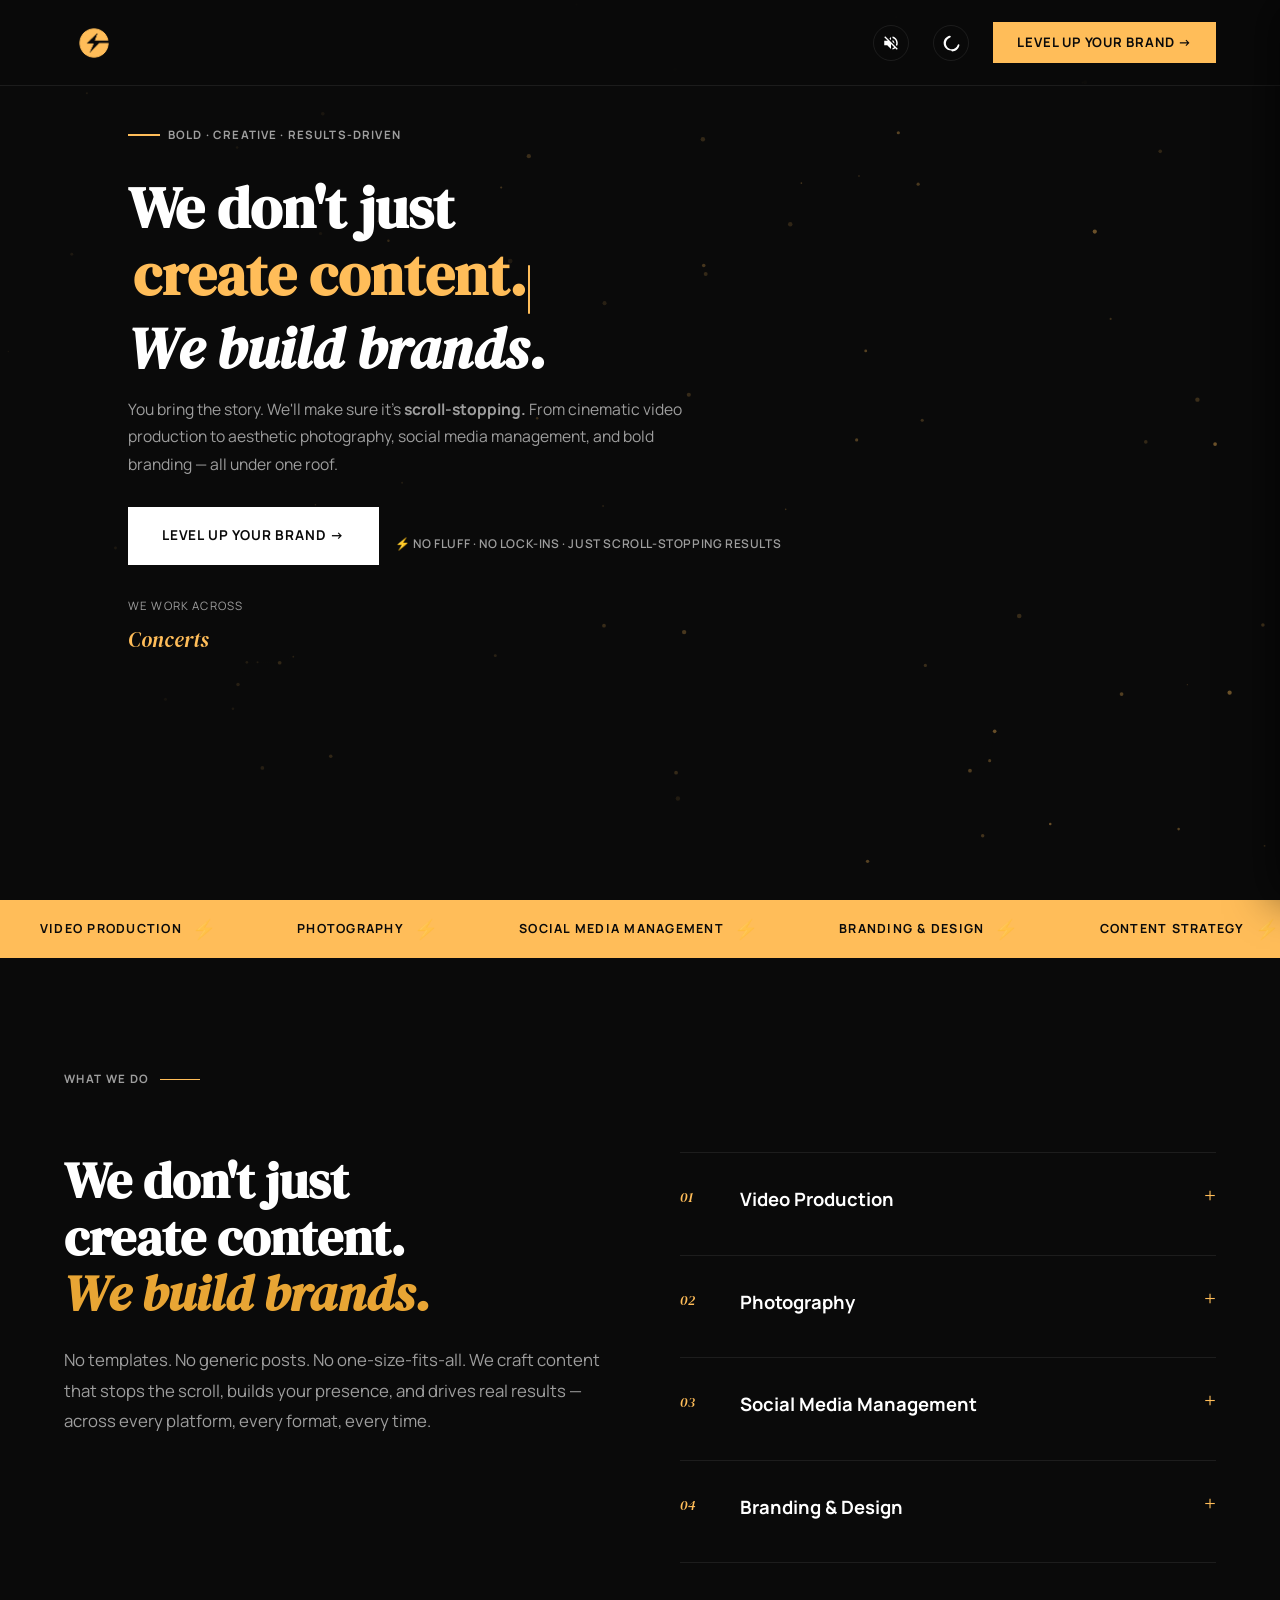
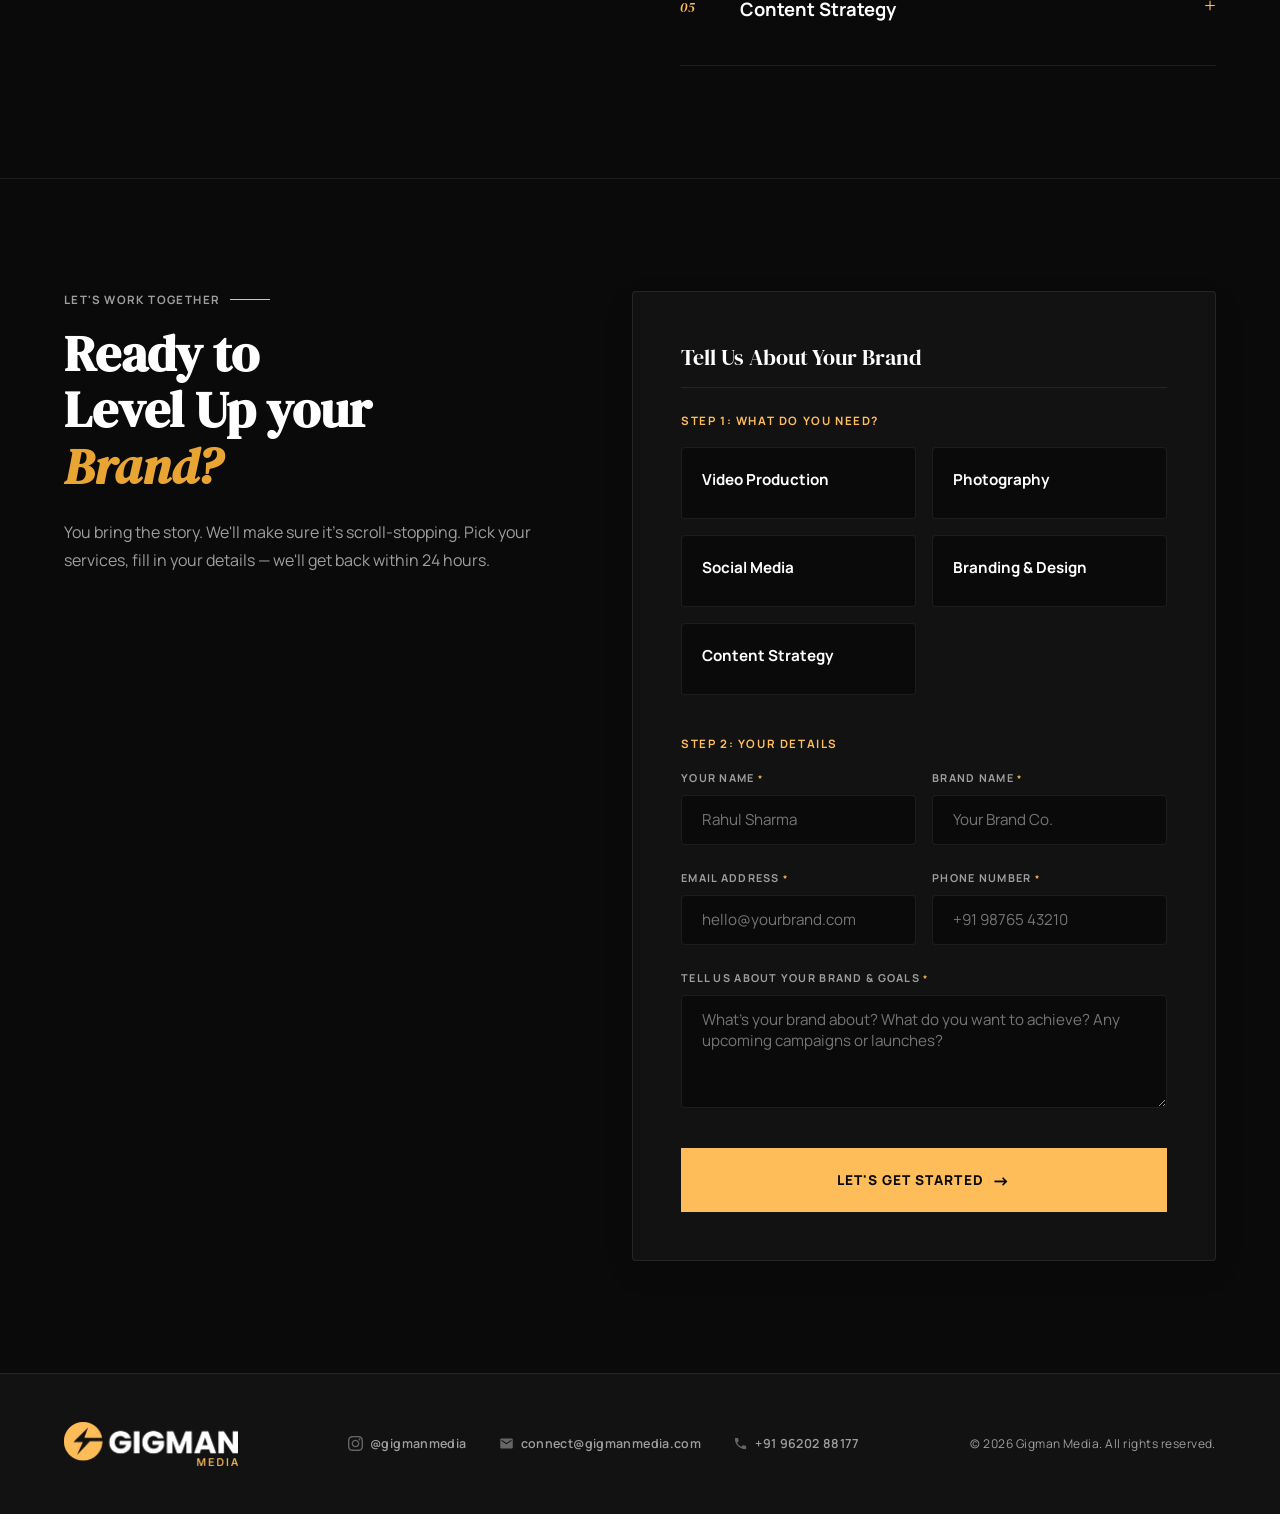
==== commit 4f2624ed: "favicon" ====
--- a/index.html
+++ b/index.html
@@ -5,9 +5,9 @@
   <meta name="viewport" content="width=device-width, initial-scale=1.0">
   <title>Gigman Media — Premium Creative Media Agency</title>
   <meta name="description" content="Gigman Media is a premium creative media agency. High-impact video production, photography, social media management, branding & design, and content strategy.">
-  <link rel="icon" type="image/png" sizes="32x32" href="assets/favicon.png">
-  <link rel="icon" type="image/png" sizes="16x16" href="assets/favicon.png">
-  <link rel="apple-touch-icon" href="assets/favicon.png">
+  <link rel="icon" type="image/png" sizes="32x32" href="assets/YellowMono.png">
+  <link rel="icon" type="image/png" sizes="16x16" href="assets/YellowMono.png">
+  <link rel="apple-touch-icon" href="assets/YellowMono.png">
   <link rel="stylesheet" href="css/styles.css?v=2">
 </head>
 <body>
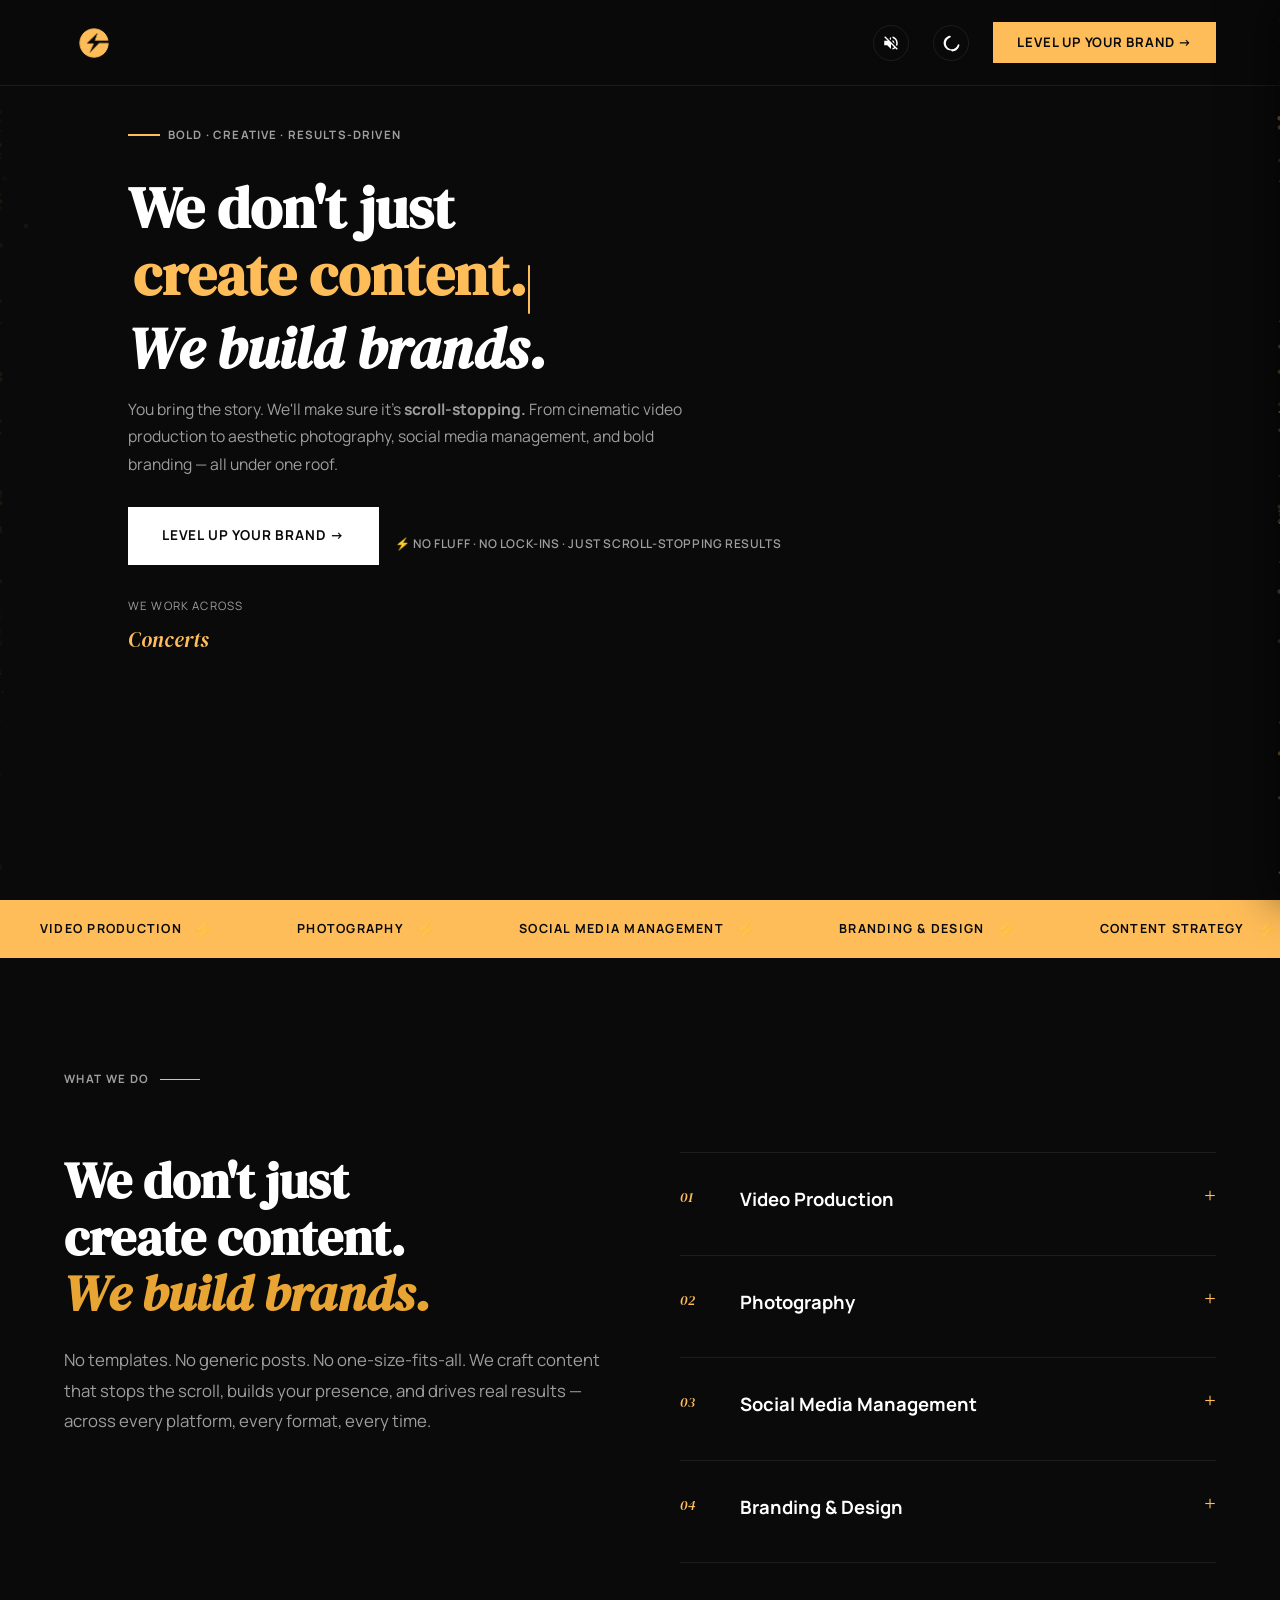
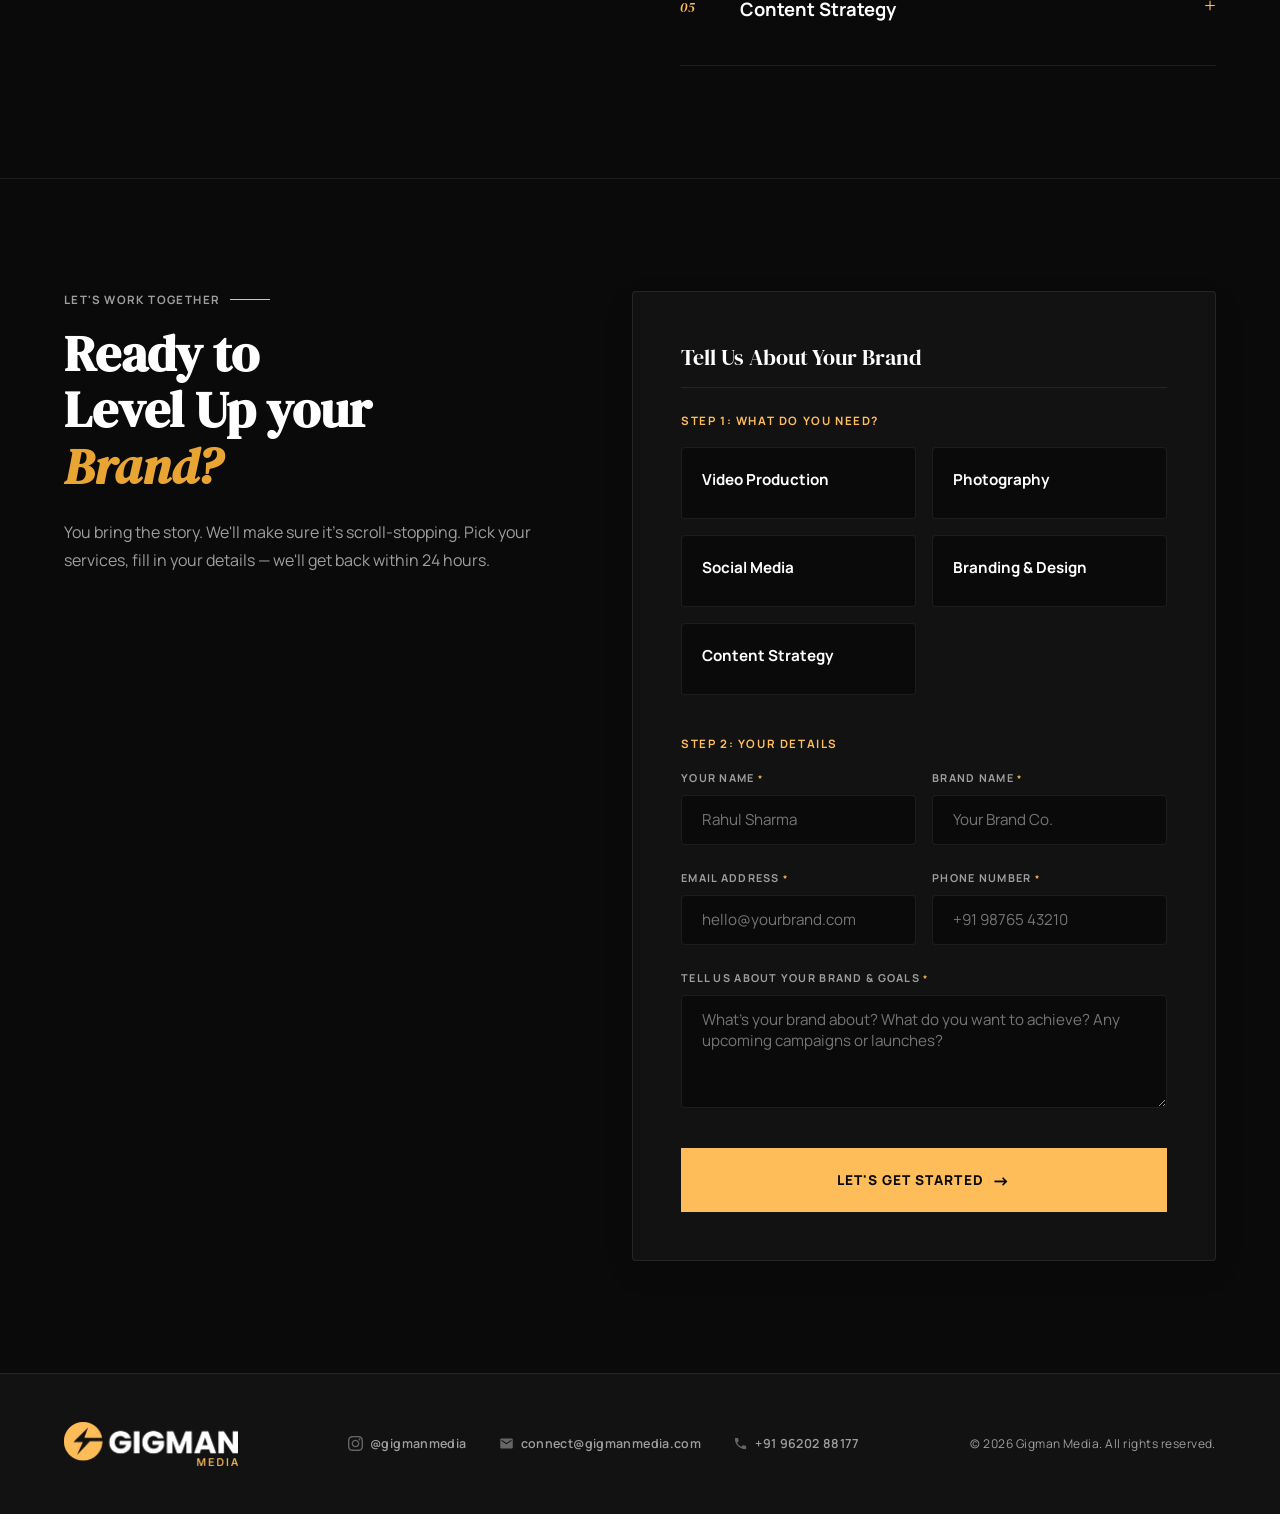
==== commit 29a8eef4: "changes 1" ====
--- a/index.html
+++ b/index.html
@@ -5,6 +5,22 @@
   <meta name="viewport" content="width=device-width, initial-scale=1.0">
   <title>Gigman Media — Premium Creative Media Agency</title>
   <meta name="description" content="Gigman Media is a premium creative media agency. High-impact video production, photography, social media management, branding & design, and content strategy.">
+  <link rel="canonical" href="https://gigmanmedia.com/">
+
+  <!-- Open Graph / Facebook -->
+  <meta property="og:type" content="website">
+  <meta property="og:url" content="https://gigmanmedia.com/">
+  <meta property="og:title" content="Gigman Media — Premium Creative Media Agency">
+  <meta property="og:description" content="Gigman Media is a premium creative media agency. High-impact video production, photography, social media management, branding & design, and content strategy.">
+  <meta property="og:image" content="https://gigmanmedia.com/assets/YellowMono.png">
+
+  <!-- Twitter -->
+  <meta property="twitter:card" content="summary_large_image">
+  <meta property="twitter:url" content="https://gigmanmedia.com/">
+  <meta property="twitter:title" content="Gigman Media — Premium Creative Media Agency">
+  <meta property="twitter:description" content="Gigman Media is a premium creative media agency. High-impact video production, photography, social media management, branding & design, and content strategy.">
+  <meta property="twitter:image" content="https://gigmanmedia.com/assets/YellowMono.png">
+
   <link rel="icon" type="image/png" sizes="32x32" href="assets/YellowMono.png">
   <link rel="icon" type="image/png" sizes="16x16" href="assets/YellowMono.png">
   <link rel="apple-touch-icon" href="assets/YellowMono.png">
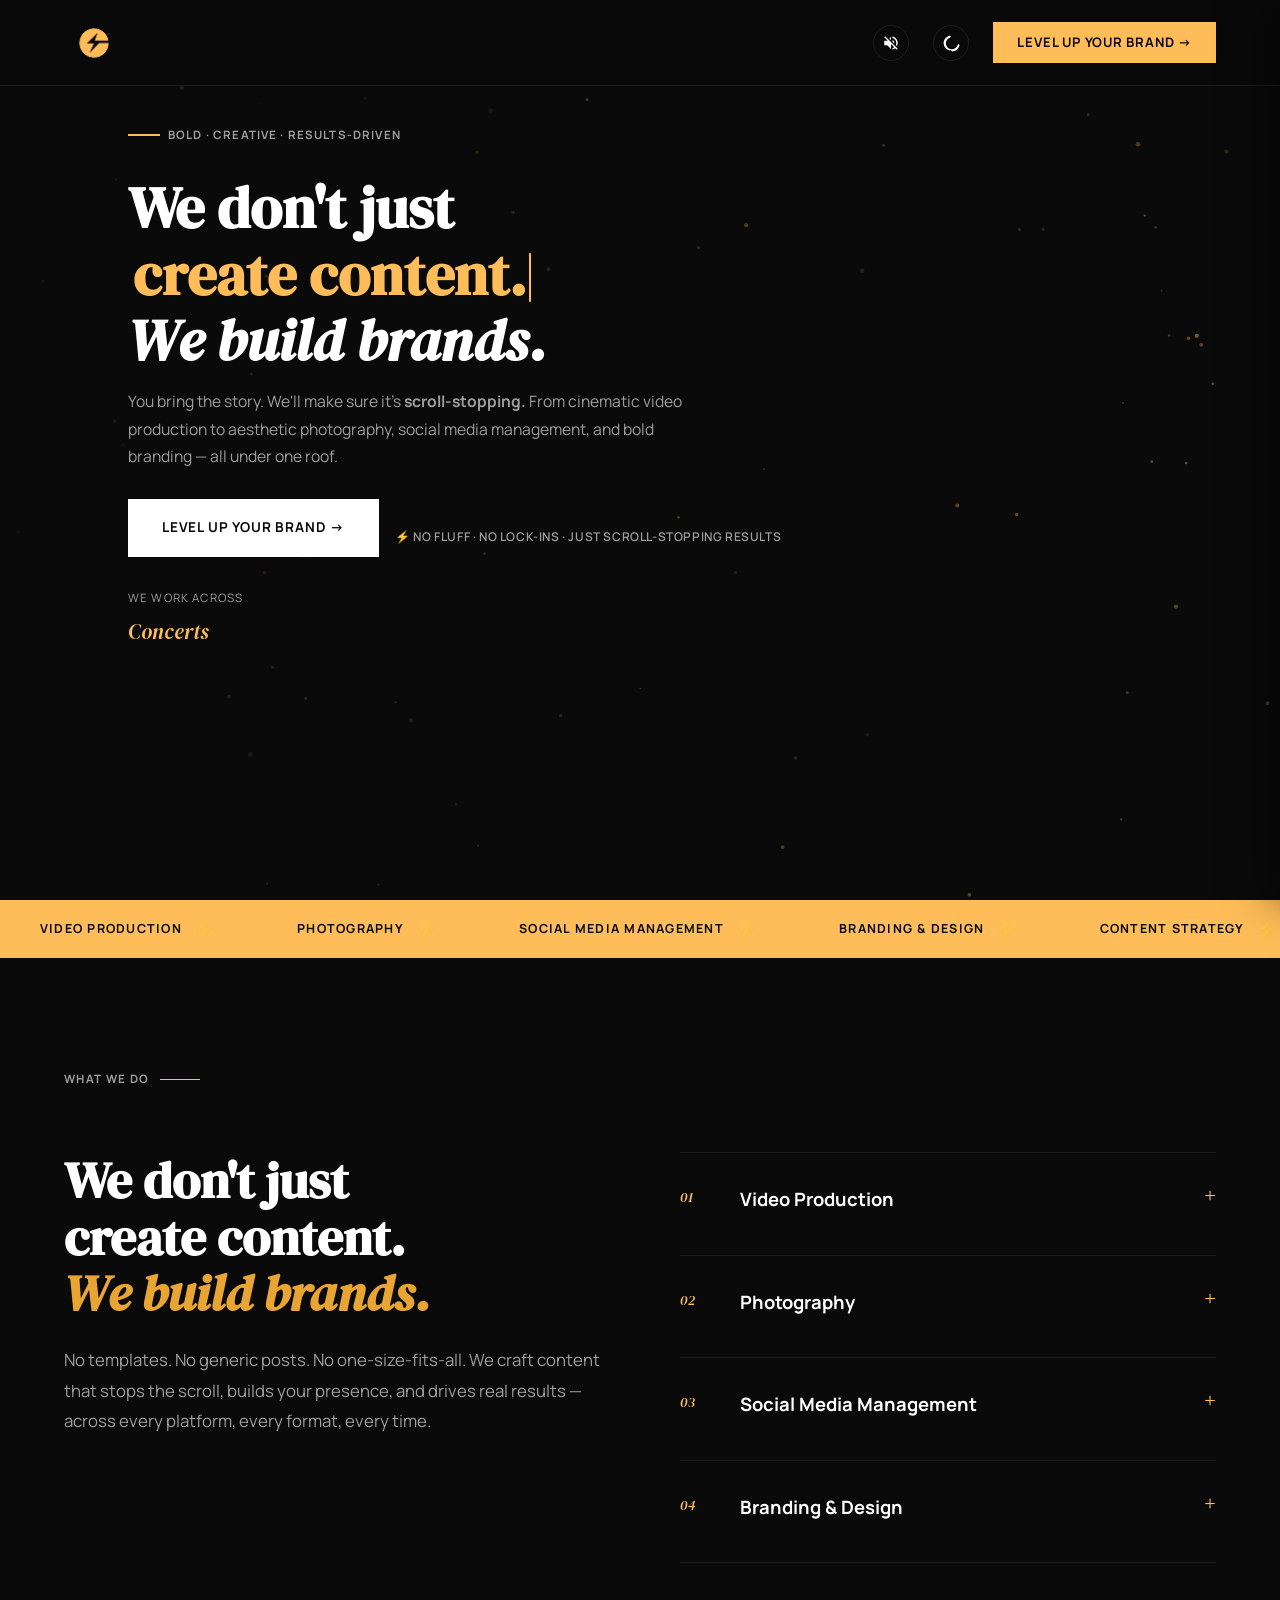
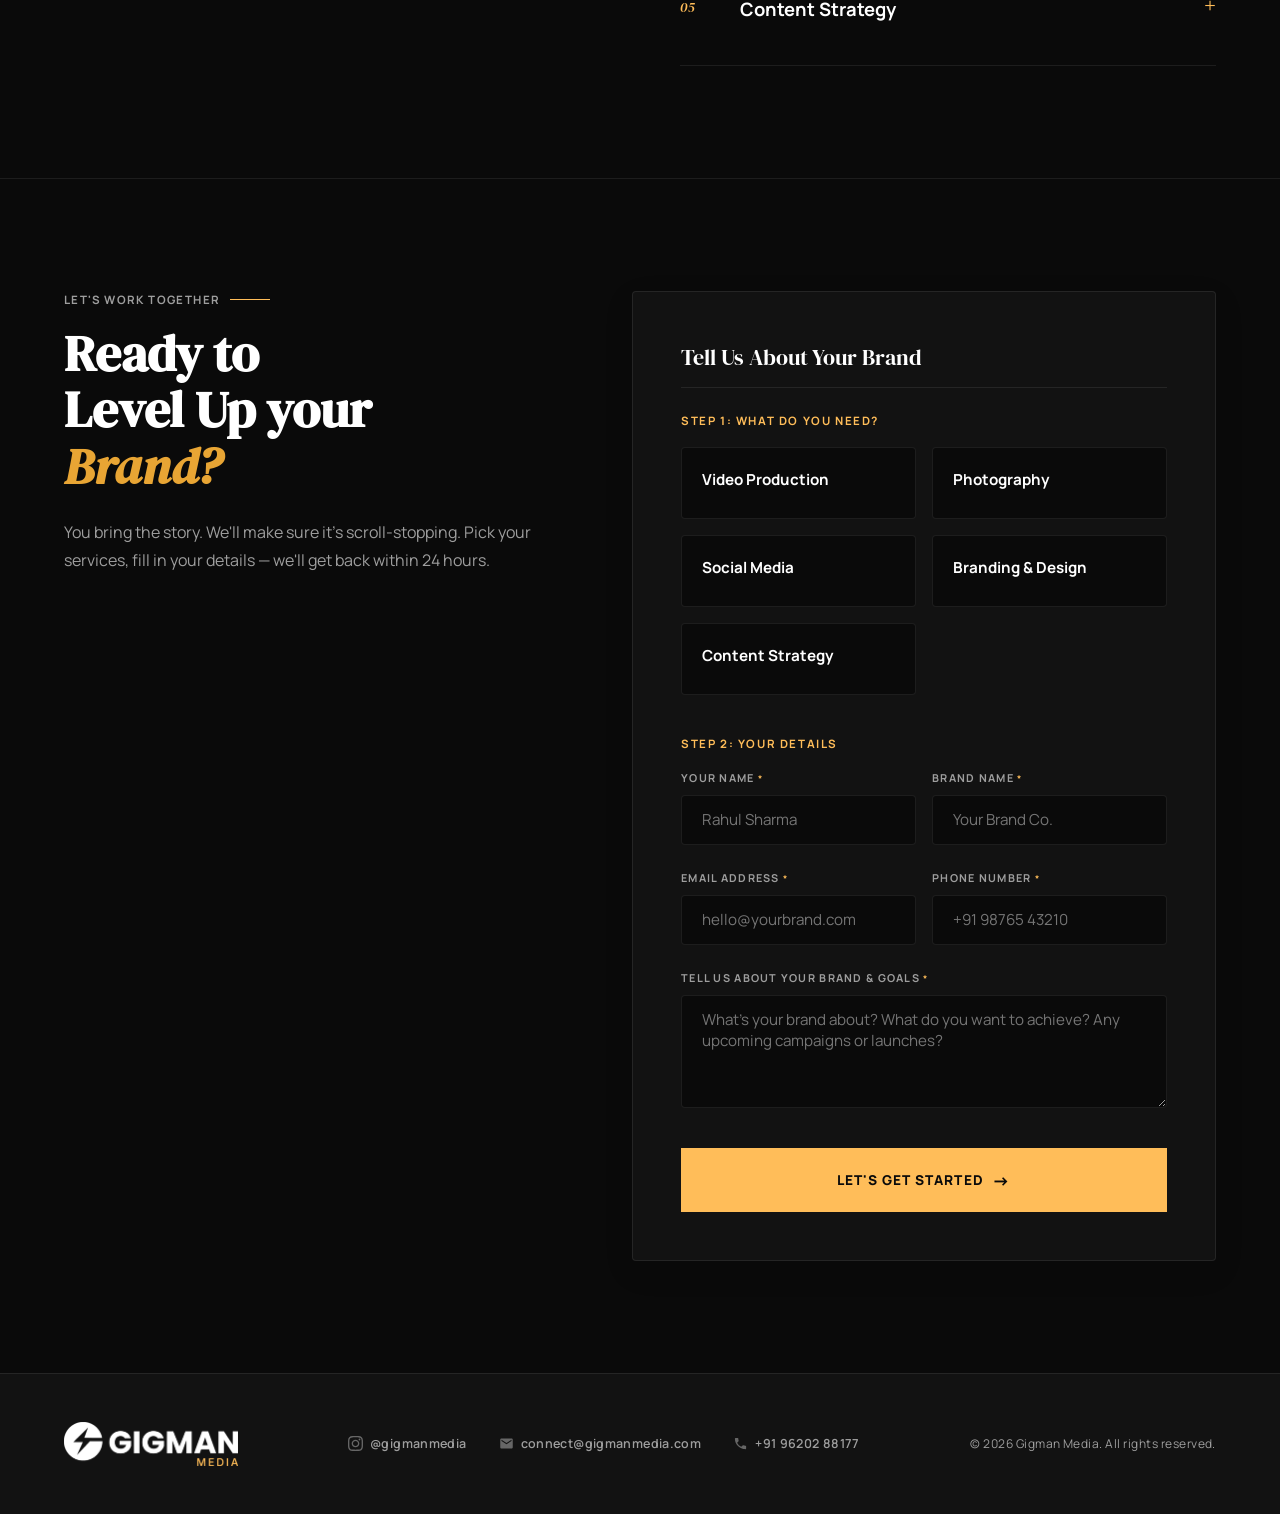
==== commit eb4e7c92: "monogram dropdown" ====
--- a/index.html
+++ b/index.html
@@ -33,11 +33,21 @@
   <div class="cursor-ring" id="cursor-ring"></div>
 
   <!-- NAVIGATION -->
-  <nav>
-    <a href="#" class="nav-logo-link" aria-label="Gigman Media Logo">
-      <img src="assets/YellowMono.png" class="nav-logo-img logo-light" alt="Gigman Media Logo">
-      <img src="assets/BlackMono.png" class="nav-logo-img logo-dark" alt="Gigman Media Logo">
-    </a>
+  <nav class="navbar">
+    <div class="logo-wrapper">
+      <a href="index.html" class="logo" aria-label="Gigman Media Logo">
+        <img src="assets/YellowMono.png" class="nav-logo logo-light" alt="Brand Logo">
+        <img src="assets/BlackMono.png" class="nav-logo logo-dark" alt="Brand Logo">
+      </a>
+      <div class="monogram-dropdown">
+        <a href="https://www.gigmanlive.com" class="monogram-dropdown__item monogram-dropdown__item--live">
+          <span class="dot"></span> Live
+        </a>
+        <a href="https://www.gigmanmedia.com" target="_blank" class="monogram-dropdown__item monogram-dropdown__item--media">
+          <span class="dot"></span> Media
+        </a>
+      </div>
+    </div>
     <ul class="nav-links">
       <!-- <li><a href="#work">Projects</a></li> -->
       <!-- <li><a href="#services">Services</a></li> -->
--- a/css/styles.css
+++ b/css/styles.css
@@ -189,18 +189,149 @@
 nav.scrolled {
   height: 68px;
 }
-.nav-logo-link {
+.logo-wrapper {
+  position: relative;
+  display: flex;
+  align-items: center;
+}
+.logo {
   display: flex;
   align-items: center;
   text-decoration: none;
 }
-.nav-logo-img {
+.nav-logo {
   height: 60px;
   width: auto;
   transition: height 0.3s ease, opacity 0.3s ease;
 }
-nav.scrolled .nav-logo-img {
+nav.scrolled .nav-logo {
   height: 46px;
+}
+
+/* Monogram Dropdown Menu */
+.monogram-dropdown {
+  position: absolute;
+  top: 100%;
+  left: 0;
+  margin-top: 1rem;
+  background: rgba(9, 9, 11, 0.88);
+  backdrop-filter: blur(20px);
+  -webkit-backdrop-filter: blur(20px);
+  border: 1px solid rgba(255, 255, 255, 0.08);
+  border-radius: 8px;
+  padding: 0.6rem;
+  min-width: 150px;
+  box-shadow: 0 20px 45px rgba(0, 0, 0, 0.5);
+  
+  /* Hidden states */
+  opacity: 0;
+  visibility: hidden;
+  pointer-events: none;
+  transform: translateY(10px);
+  transition: opacity 0.3s ease, transform 0.3s ease, visibility 0.3s ease;
+  
+  display: flex;
+  flex-direction: column;
+  gap: 0.4rem;
+  z-index: 1000;
+}
+
+/* Hover Bridge to prevent gap trigger loss */
+.monogram-dropdown::before {
+  content: '';
+  position: absolute;
+  top: -1.25rem;
+  left: 0;
+  right: 0;
+  height: 1.25rem;
+  background: transparent;
+}
+
+/* Trigger only when navigation is at top (not scrolled) */
+.navbar:not(.scrolled) .logo-wrapper:hover .monogram-dropdown,
+nav:not(.scrolled) .logo-wrapper:hover .monogram-dropdown {
+  opacity: 1;
+  visibility: visible;
+  pointer-events: auto;
+  transform: translateY(0);
+}
+
+/* Dropdown Options */
+.monogram-dropdown__item {
+  display: flex;
+  align-items: center;
+  gap: 0.6rem;
+  padding: 0.5rem 0.8rem;
+  border-radius: 6px;
+  font-size: 0.85rem;
+  font-weight: 600;
+  text-decoration: none;
+  font-family: var(--sans);
+  transition: all 0.2s ease;
+  cursor: none;
+}
+
+/* Live Indicator Option */
+.monogram-dropdown__item--live {
+  color: #ffffff !important;
+}
+.monogram-dropdown__item--live:hover {
+  background: rgba(255, 255, 255, 0.06);
+}
+.monogram-dropdown__item--live .dot {
+  width: 6px;
+  height: 6px;
+  background-color: #ffffff;
+  border-radius: 50%;
+  position: relative;
+  box-shadow: 0 0 8px rgba(255, 255, 255, 0.8);
+  display: inline-block;
+}
+.monogram-dropdown__item--live .dot::after {
+  content: '';
+  position: absolute;
+  top: -3px;
+  left: -3px;
+  width: 12px;
+  height: 12px;
+  border-radius: 50%;
+  border: 1px solid rgba(255, 255, 255, 0.6);
+  animation: pulseDot 1.5s infinite ease-out;
+}
+
+@keyframes pulseDot {
+  0% {
+    transform: scale(0.6);
+    opacity: 1;
+  }
+  100% {
+    transform: scale(1.8);
+    opacity: 0;
+  }
+}
+
+/* Media Indicator Option */
+.monogram-dropdown__item--media {
+  color: var(--text-muted) !important;
+}
+.monogram-dropdown__item--media .dot {
+  width: 6px;
+  height: 6px;
+  background-color: #ffbd59;
+  border-radius: 50%;
+  box-shadow: 0 0 8px #ffbd59;
+  display: inline-block;
+}
+.monogram-dropdown__item--media:hover {
+  color: #ffbd59 !important;
+  background: rgba(255, 189, 89, 0.08);
+}
+
+/* Mobile responsive override */
+@media (max-width: 768px) {
+  .monogram-dropdown {
+    display: none !important;
+  }
 }
 
 /* Light / Dark Theme Logo Toggling */
@@ -1073,8 +1204,8 @@
 @media (max-width: 480px) {
   nav { padding: 1rem 1.5rem; height: auto; min-height: 70px; }
   nav.scrolled { padding: 0.75rem 1.5rem; height: auto; }
-  .nav-logo-img { height: 40px; }
-  nav.scrolled .nav-logo-img { height: 35px; }
+  .nav-logo-img, .nav-logo { height: 40px; }
+  nav.scrolled .nav-logo-img, nav.scrolled .nav-logo { height: 35px; }
   
   .btn-nav { padding: 0.5rem 0.8rem; font-size: 0.65rem; }
   
@@ -1173,12 +1304,14 @@
 /* Typewriter blinking cursor */
 .rotator-caret {
   display: inline-block;
-  width: 2px;
+  width: 2.5px;
   height: 0.85em;
   background: var(--gold);
   animation: tw-blink 0.75s step-end infinite;
-  vertical-align: text-bottom;
-  margin-left: 2px;
+  vertical-align: middle;
+  margin-left: 3px;
+  position: relative;
+  top: -0.05em;
   border-radius: 1px;
 }
 @keyframes tw-blink {
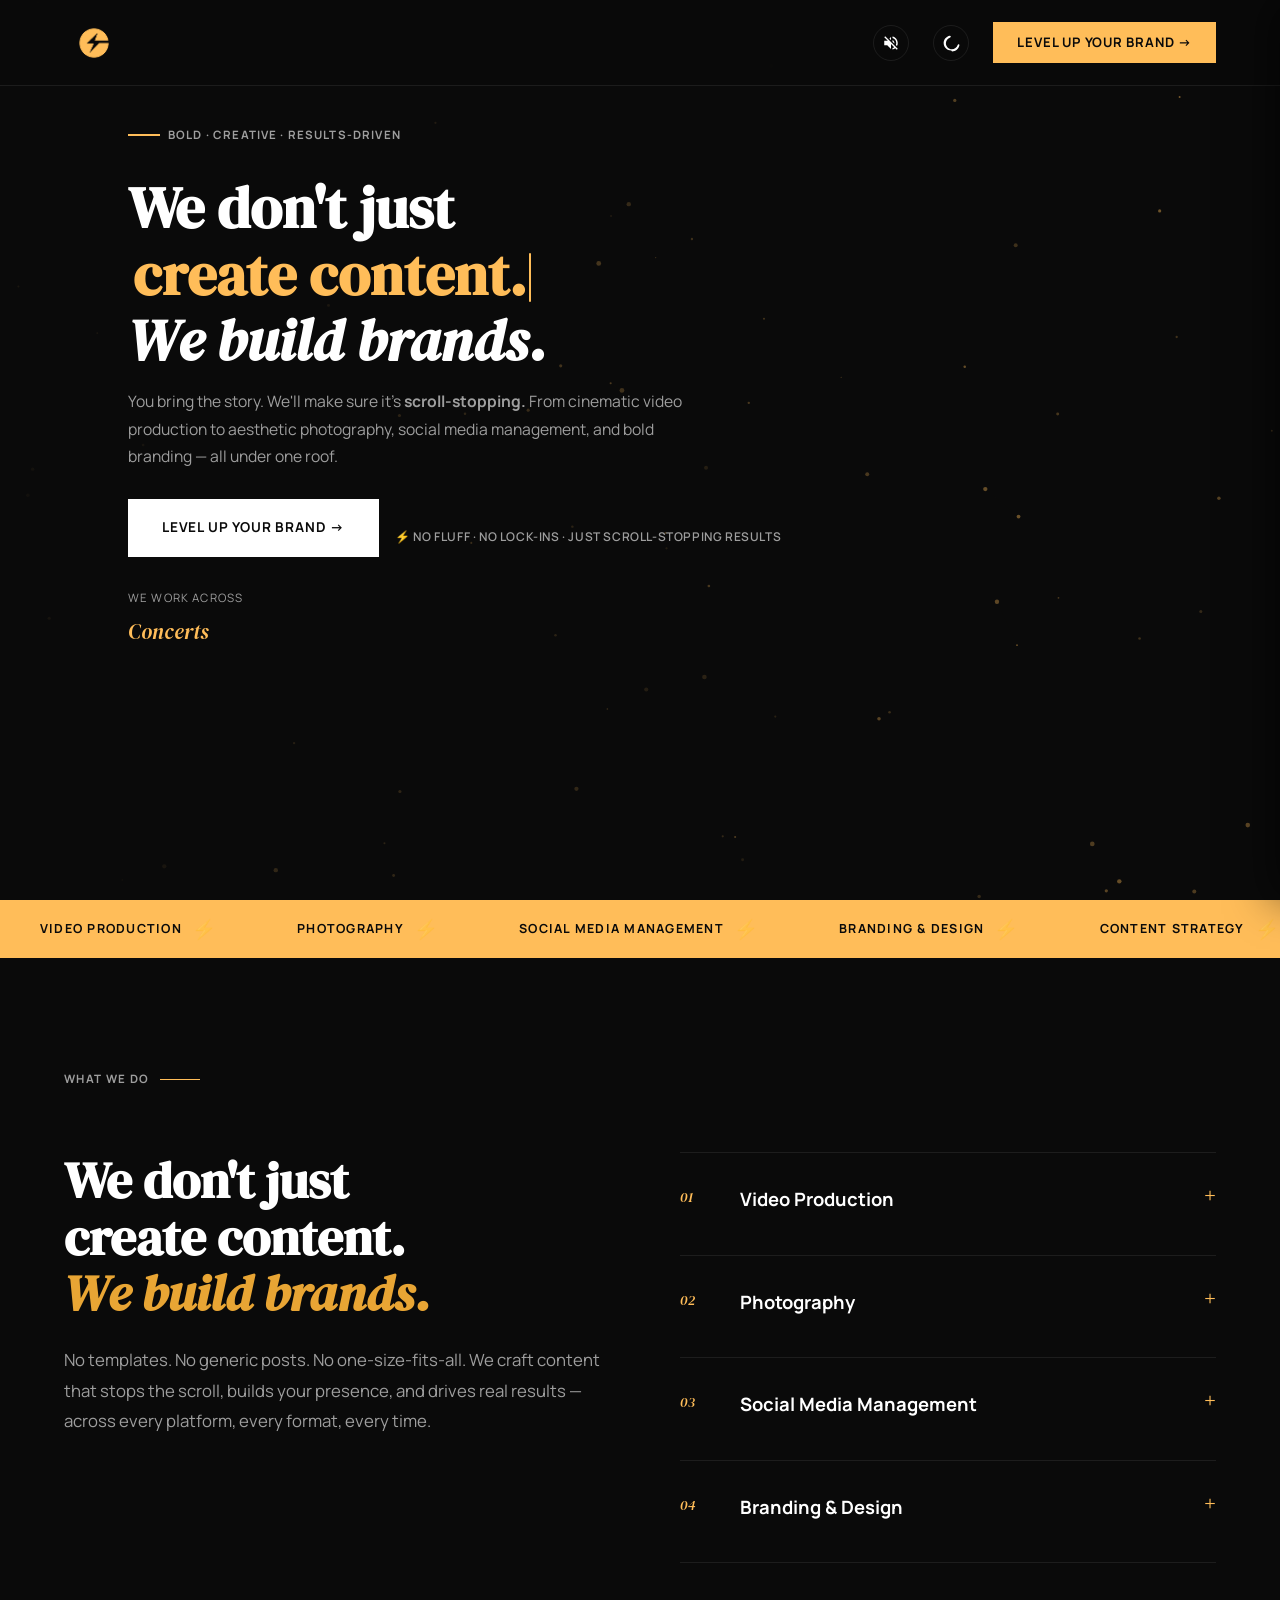
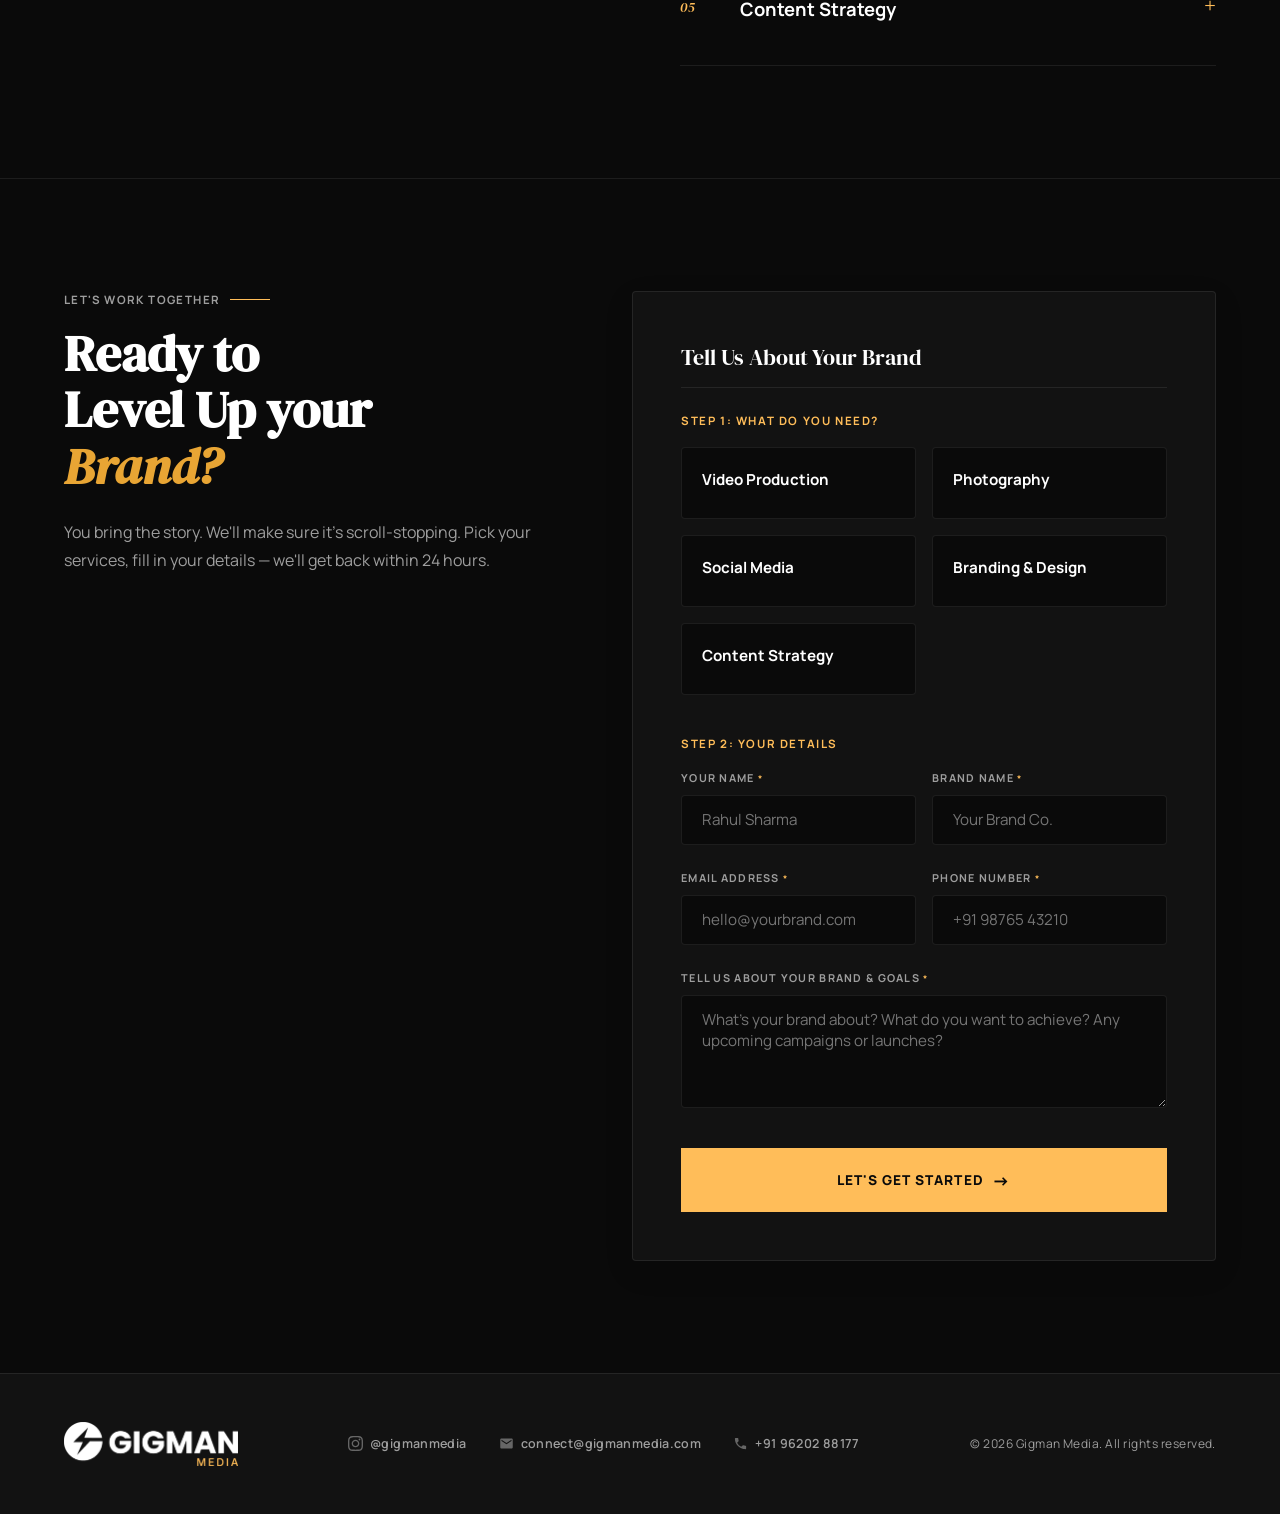
==== commit addf515b: "fixes on dropdown" ====
--- a/index.html
+++ b/index.html
@@ -40,11 +40,11 @@
         <img src="assets/BlackMono.png" class="nav-logo logo-dark" alt="Brand Logo">
       </a>
       <div class="monogram-dropdown">
-        <a href="https://www.gigmanlive.com" class="monogram-dropdown__item monogram-dropdown__item--live">
+        <a href="index.html" class="monogram-dropdown__item monogram-dropdown__item--media">
+          <span class="dot"></span> Media
+        </a>
+        <a href="https://www.gigmanlive.com" target="_blank" class="monogram-dropdown__item monogram-dropdown__item--live">
           <span class="dot"></span> Live
-        </a>
-        <a href="https://www.gigmanmedia.com" target="_blank" class="monogram-dropdown__item monogram-dropdown__item--media">
-          <span class="dot"></span> Media
         </a>
       </div>
     </div>
--- a/css/styles.css
+++ b/css/styles.css
@@ -271,14 +271,14 @@
   cursor: none;
 }
 
-/* Live Indicator Option */
-.monogram-dropdown__item--live {
+/* Media Highlighted Option */
+.monogram-dropdown__item--media {
   color: #ffffff !important;
 }
-.monogram-dropdown__item--live:hover {
+.monogram-dropdown__item--media:hover {
   background: rgba(255, 255, 255, 0.06);
 }
-.monogram-dropdown__item--live .dot {
+.monogram-dropdown__item--media .dot {
   width: 6px;
   height: 6px;
   background-color: #ffffff;
@@ -287,7 +287,7 @@
   box-shadow: 0 0 8px rgba(255, 255, 255, 0.8);
   display: inline-block;
 }
-.monogram-dropdown__item--live .dot::after {
+.monogram-dropdown__item--media .dot::after {
   content: '';
   position: absolute;
   top: -3px;
@@ -310,11 +310,11 @@
   }
 }
 
-/* Media Indicator Option */
-.monogram-dropdown__item--media {
+/* Live Secondary Option */
+.monogram-dropdown__item--live {
   color: var(--text-muted) !important;
 }
-.monogram-dropdown__item--media .dot {
+.monogram-dropdown__item--live .dot {
   width: 6px;
   height: 6px;
   background-color: #ffbd59;
@@ -322,7 +322,7 @@
   box-shadow: 0 0 8px #ffbd59;
   display: inline-block;
 }
-.monogram-dropdown__item--media:hover {
+.monogram-dropdown__item--live:hover {
   color: #ffbd59 !important;
   background: rgba(255, 189, 89, 0.08);
 }
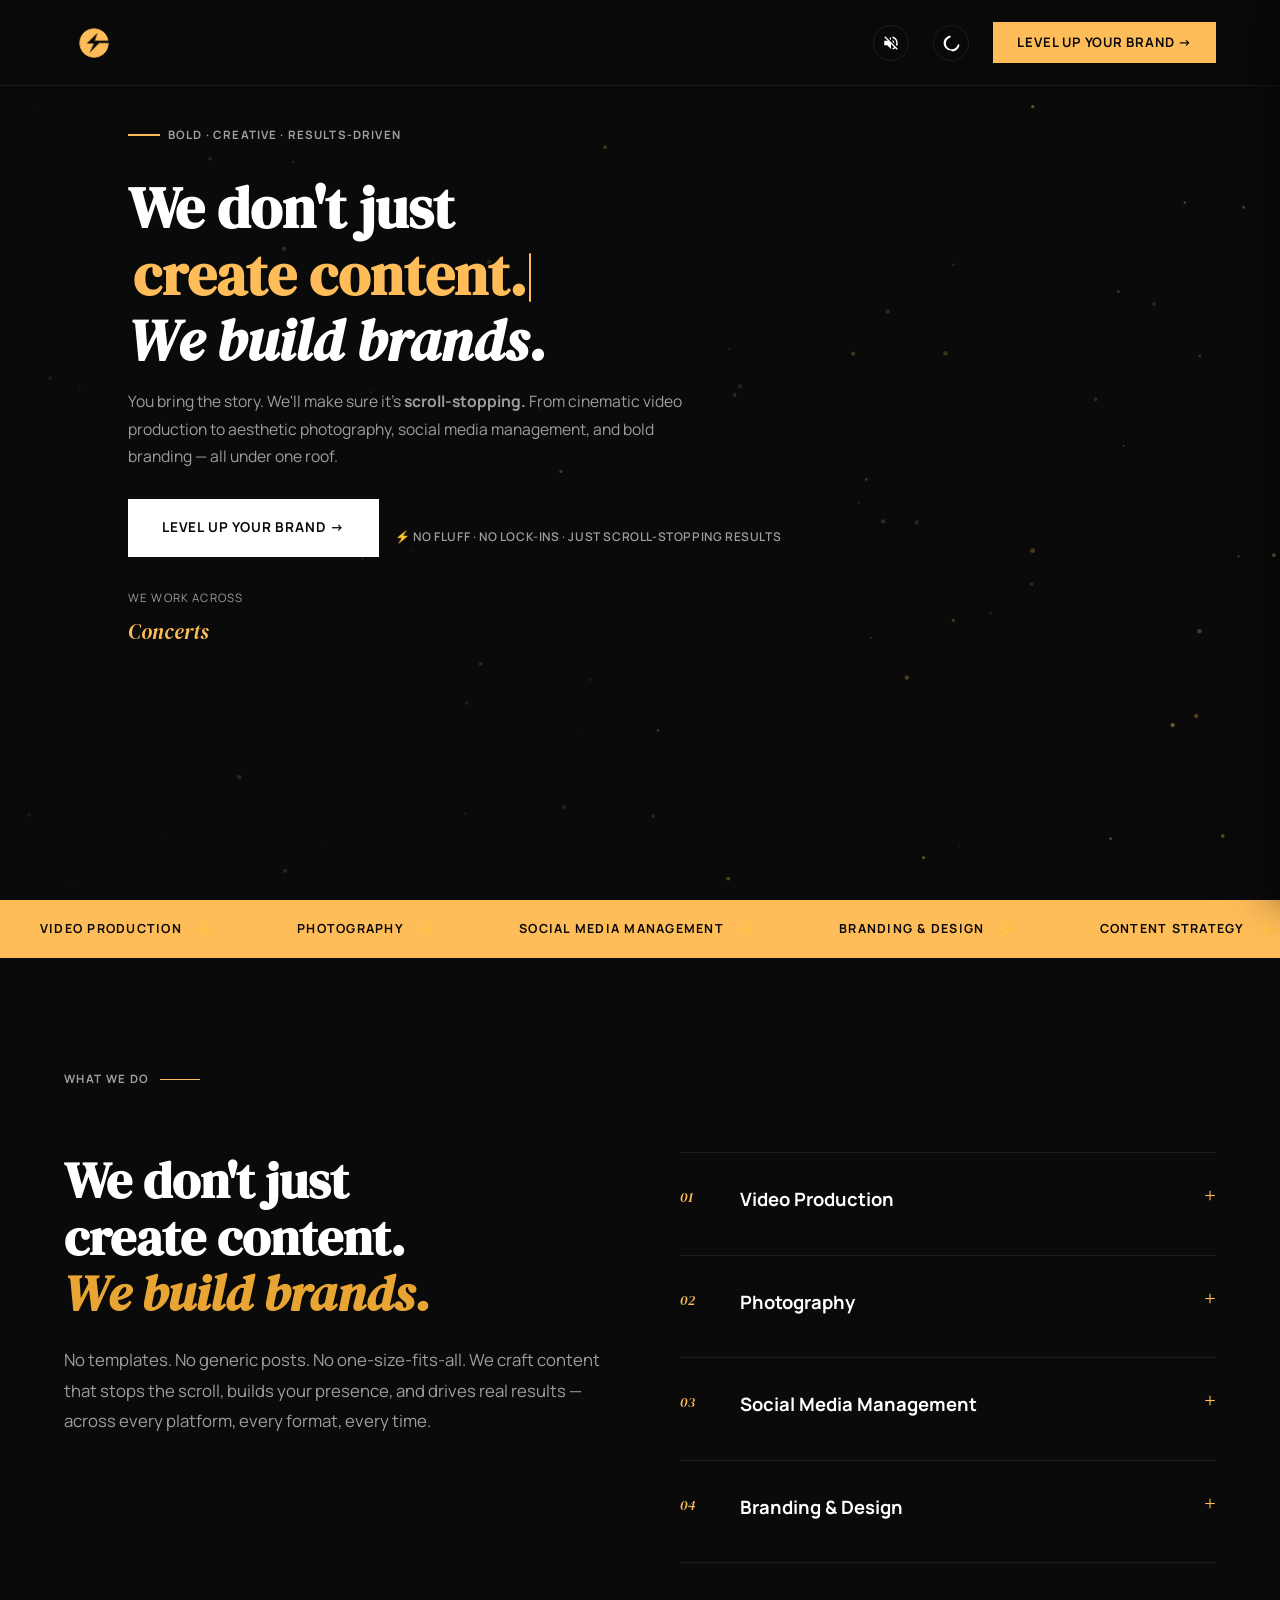
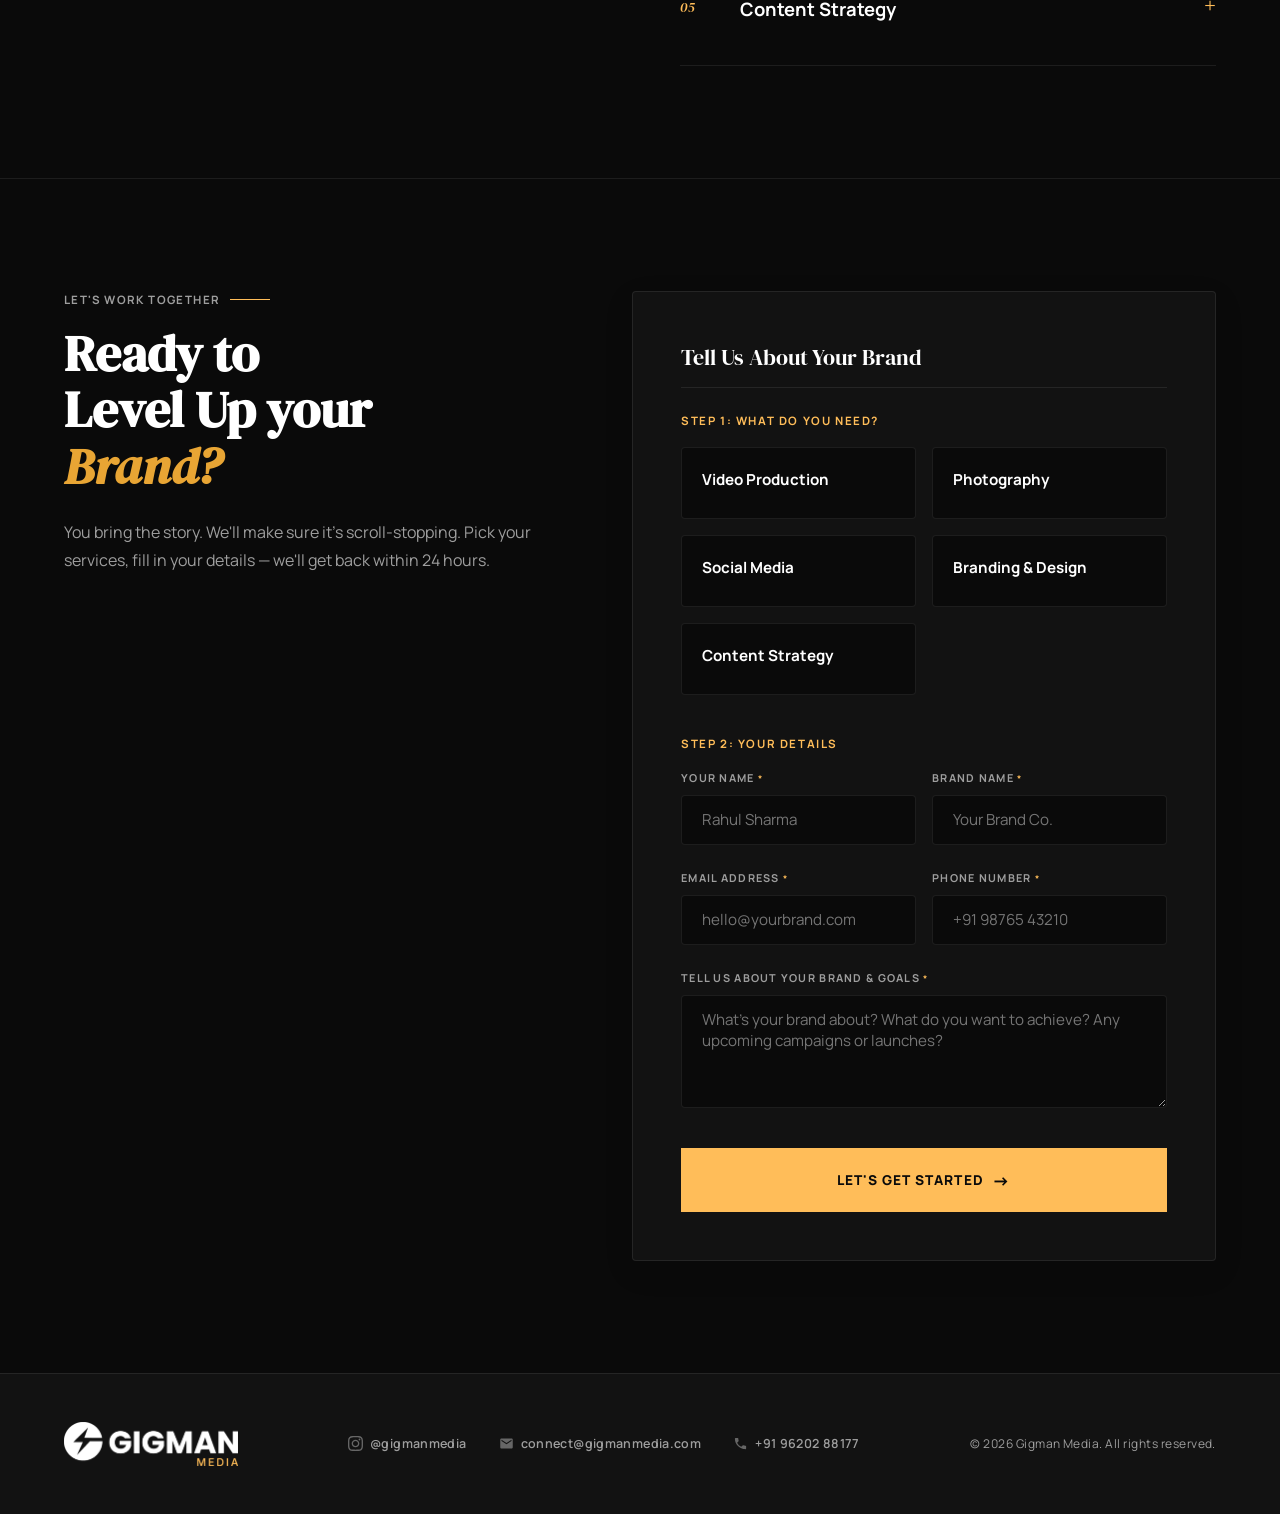
==== commit b44b20c3: "fixes on dropdown 1" ====
--- a/index.html
+++ b/index.html
@@ -41,10 +41,10 @@
       </a>
       <div class="monogram-dropdown">
         <a href="index.html" class="monogram-dropdown__item monogram-dropdown__item--media">
-          <span class="dot"></span> Media
+          <span class="dot"></span> Gigman Media
         </a>
         <a href="https://www.gigmanlive.com" target="_blank" class="monogram-dropdown__item monogram-dropdown__item--live">
-          <span class="dot"></span> Live
+          <span class="dot"></span> Gigman Live
         </a>
       </div>
     </div>
--- a/css/styles.css
+++ b/css/styles.css
@@ -271,20 +271,20 @@
   cursor: none;
 }
 
-/* Media Highlighted Option */
+/* Media Highlighted Option (Golden) */
 .monogram-dropdown__item--media {
-  color: #ffffff !important;
+  color: #ffbd59 !important;
 }
 .monogram-dropdown__item--media:hover {
-  background: rgba(255, 255, 255, 0.06);
+  background: rgba(255, 189, 89, 0.08);
 }
 .monogram-dropdown__item--media .dot {
   width: 6px;
   height: 6px;
-  background-color: #ffffff;
+  background-color: #ffbd59;
   border-radius: 50%;
   position: relative;
-  box-shadow: 0 0 8px rgba(255, 255, 255, 0.8);
+  box-shadow: 0 0 8px #ffbd59;
   display: inline-block;
 }
 .monogram-dropdown__item--media .dot::after {
@@ -295,7 +295,7 @@
   width: 12px;
   height: 12px;
   border-radius: 50%;
-  border: 1px solid rgba(255, 255, 255, 0.6);
+  border: 1px solid rgba(255, 189, 89, 0.6);
   animation: pulseDot 1.5s infinite ease-out;
 }
 
@@ -310,21 +310,21 @@
   }
 }
 
-/* Live Secondary Option */
+/* Live Secondary Option (White) */
 .monogram-dropdown__item--live {
   color: var(--text-muted) !important;
 }
 .monogram-dropdown__item--live .dot {
   width: 6px;
   height: 6px;
-  background-color: #ffbd59;
+  background-color: #ffffff;
   border-radius: 50%;
-  box-shadow: 0 0 8px #ffbd59;
+  box-shadow: 0 0 8px rgba(255, 255, 255, 0.8);
   display: inline-block;
 }
 .monogram-dropdown__item--live:hover {
-  color: #ffbd59 !important;
-  background: rgba(255, 189, 89, 0.08);
+  color: #ffffff !important;
+  background: rgba(255, 255, 255, 0.06);
 }
 
 /* Mobile responsive override */
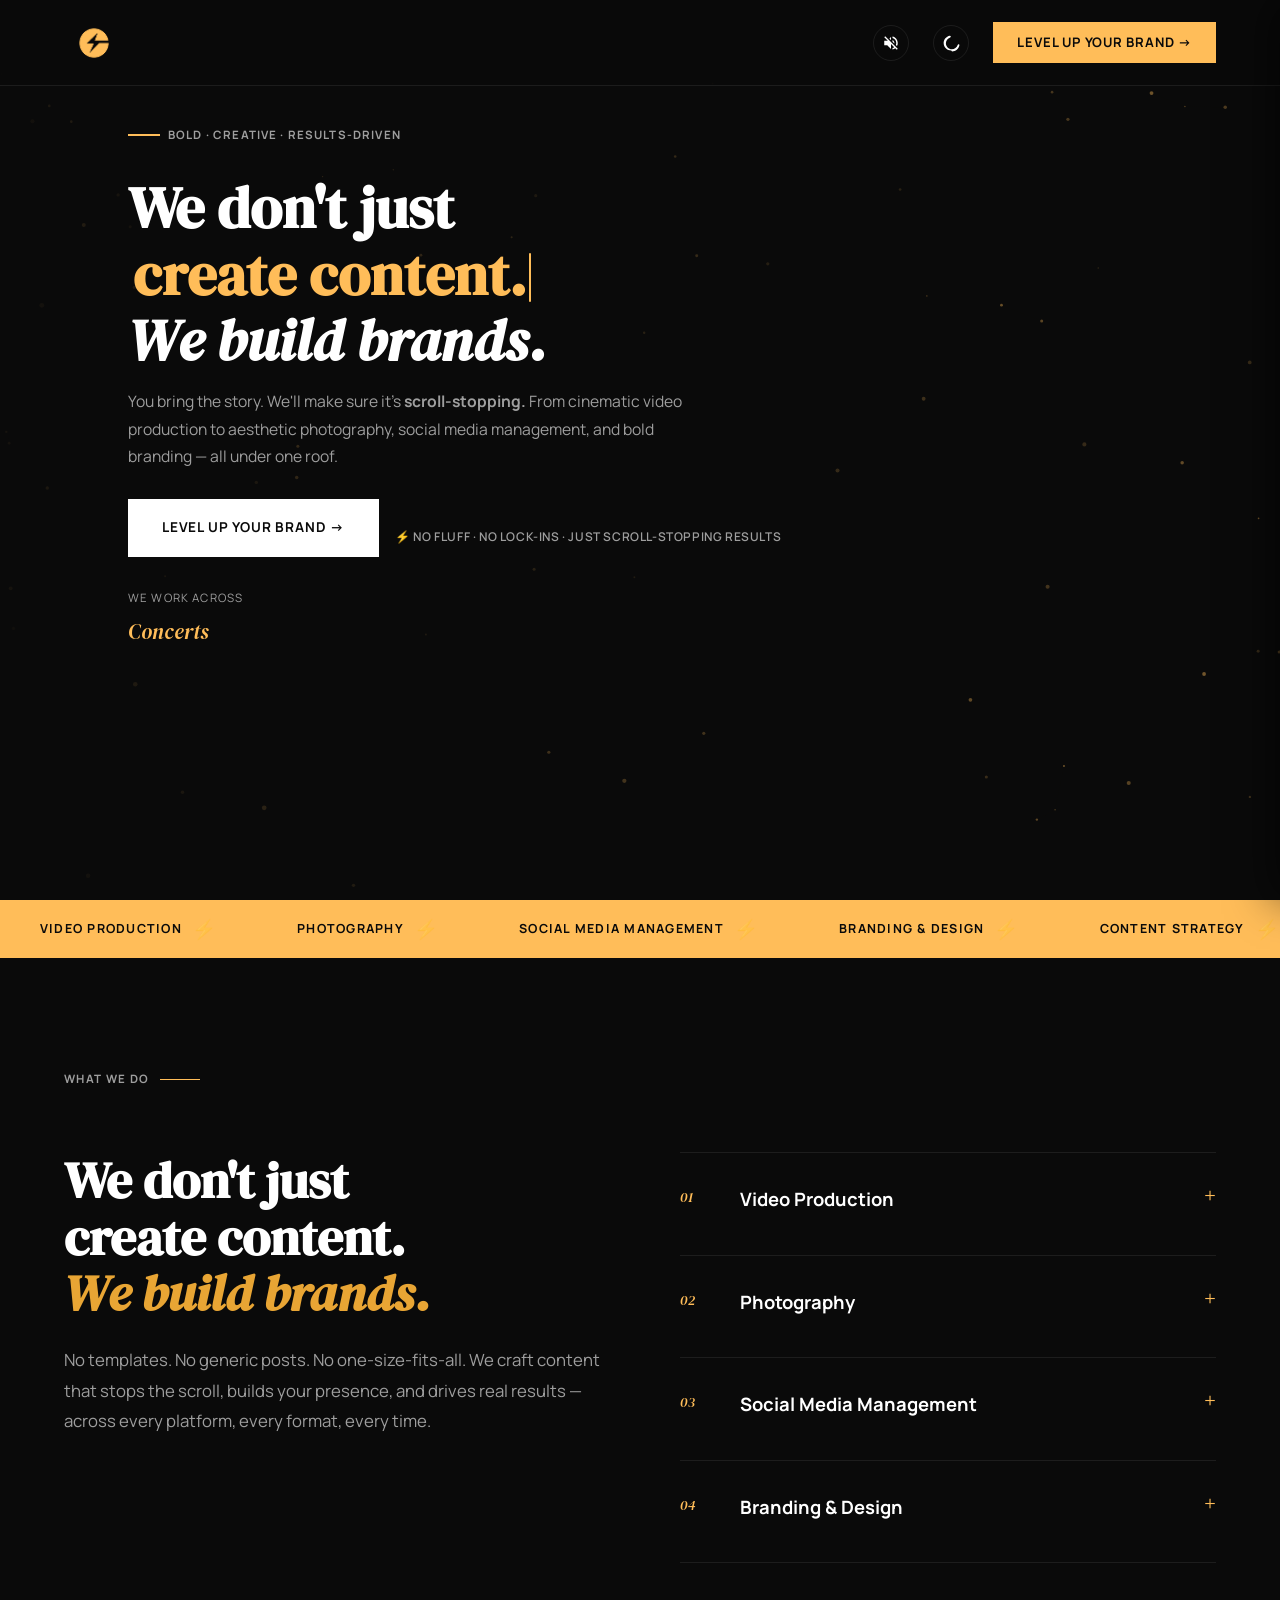
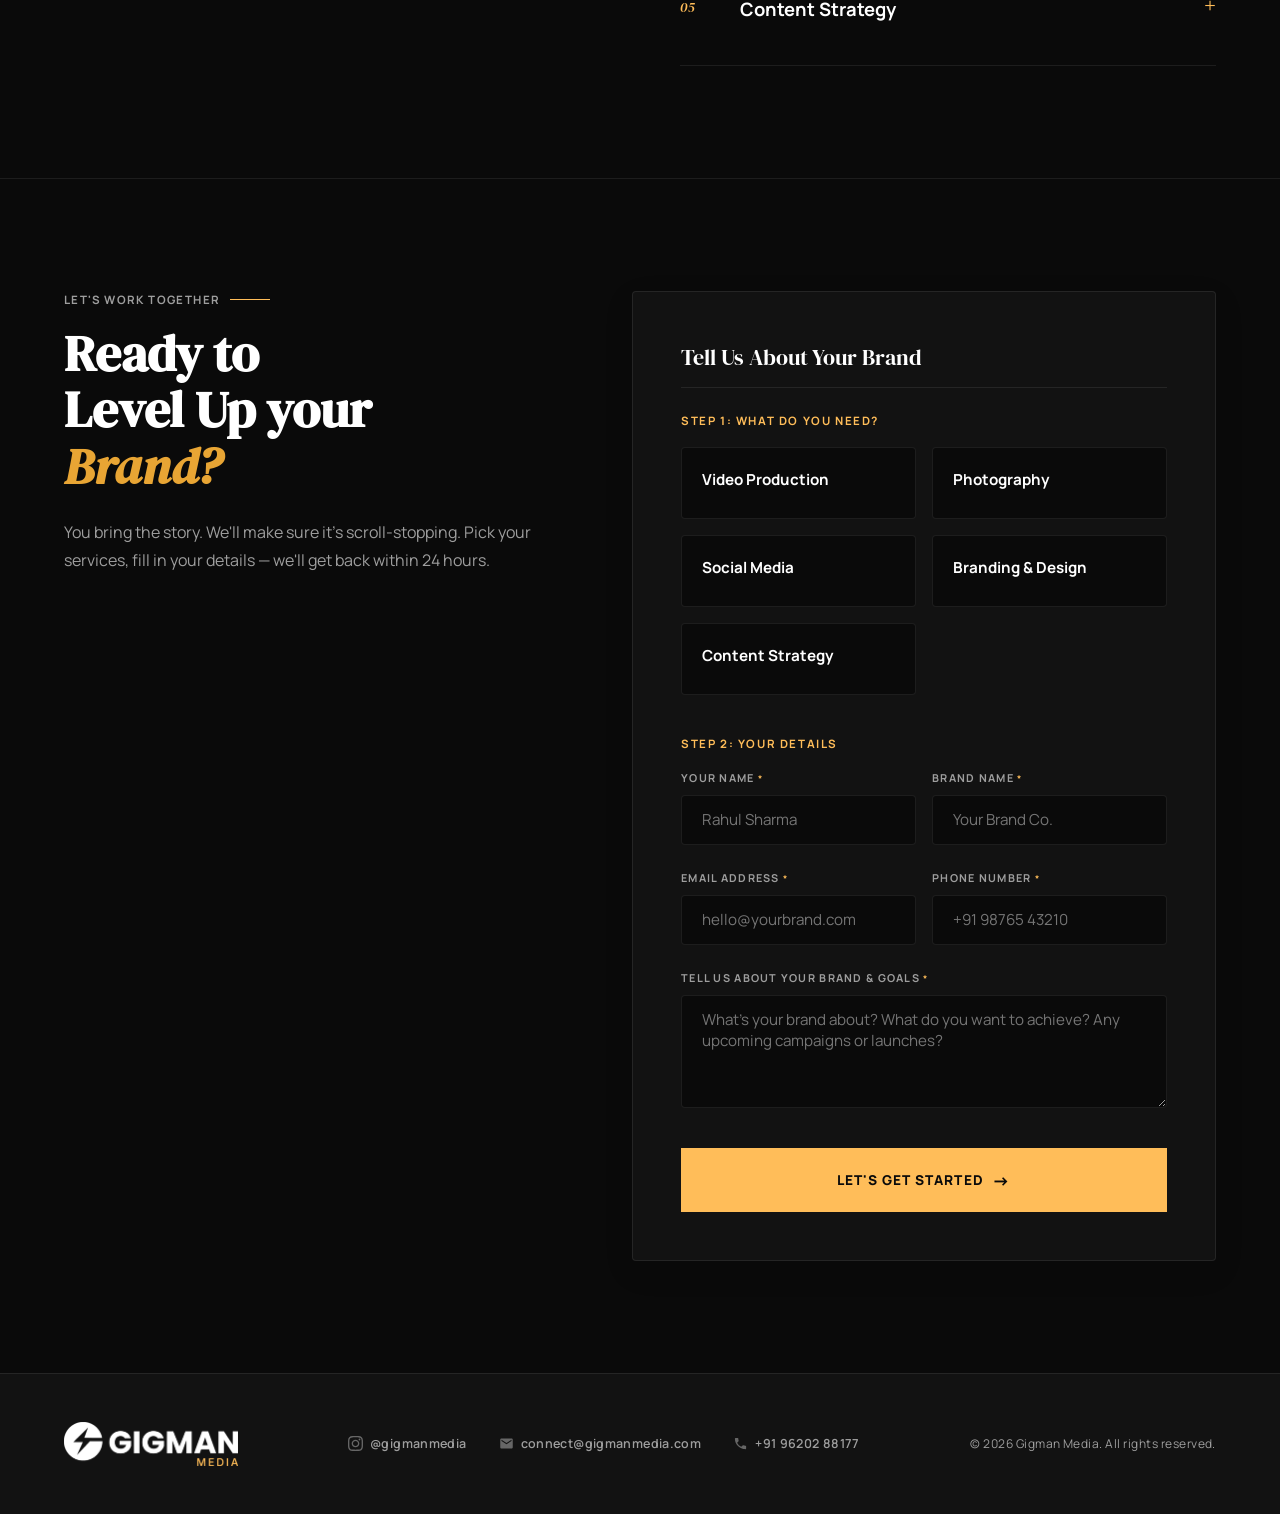
==== commit 6dba4d6a: "dropdown fixes 2" ====
--- a/index.html
+++ b/index.html
@@ -40,7 +40,7 @@
         <img src="assets/BlackMono.png" class="nav-logo logo-dark" alt="Brand Logo">
       </a>
       <div class="monogram-dropdown">
-        <a href="index.html" class="monogram-dropdown__item monogram-dropdown__item--media">
+        <a href="javascript:void(0)" class="monogram-dropdown__item monogram-dropdown__item--media" style="cursor: default;">
           <span class="dot"></span> Gigman Media
         </a>
         <a href="https://www.gigmanlive.com" target="_blank" class="monogram-dropdown__item monogram-dropdown__item--live">
--- a/css/styles.css
+++ b/css/styles.css
@@ -267,6 +267,7 @@
   font-weight: 600;
   text-decoration: none;
   font-family: var(--sans);
+  white-space: nowrap;
   transition: all 0.2s ease;
   cursor: none;
 }
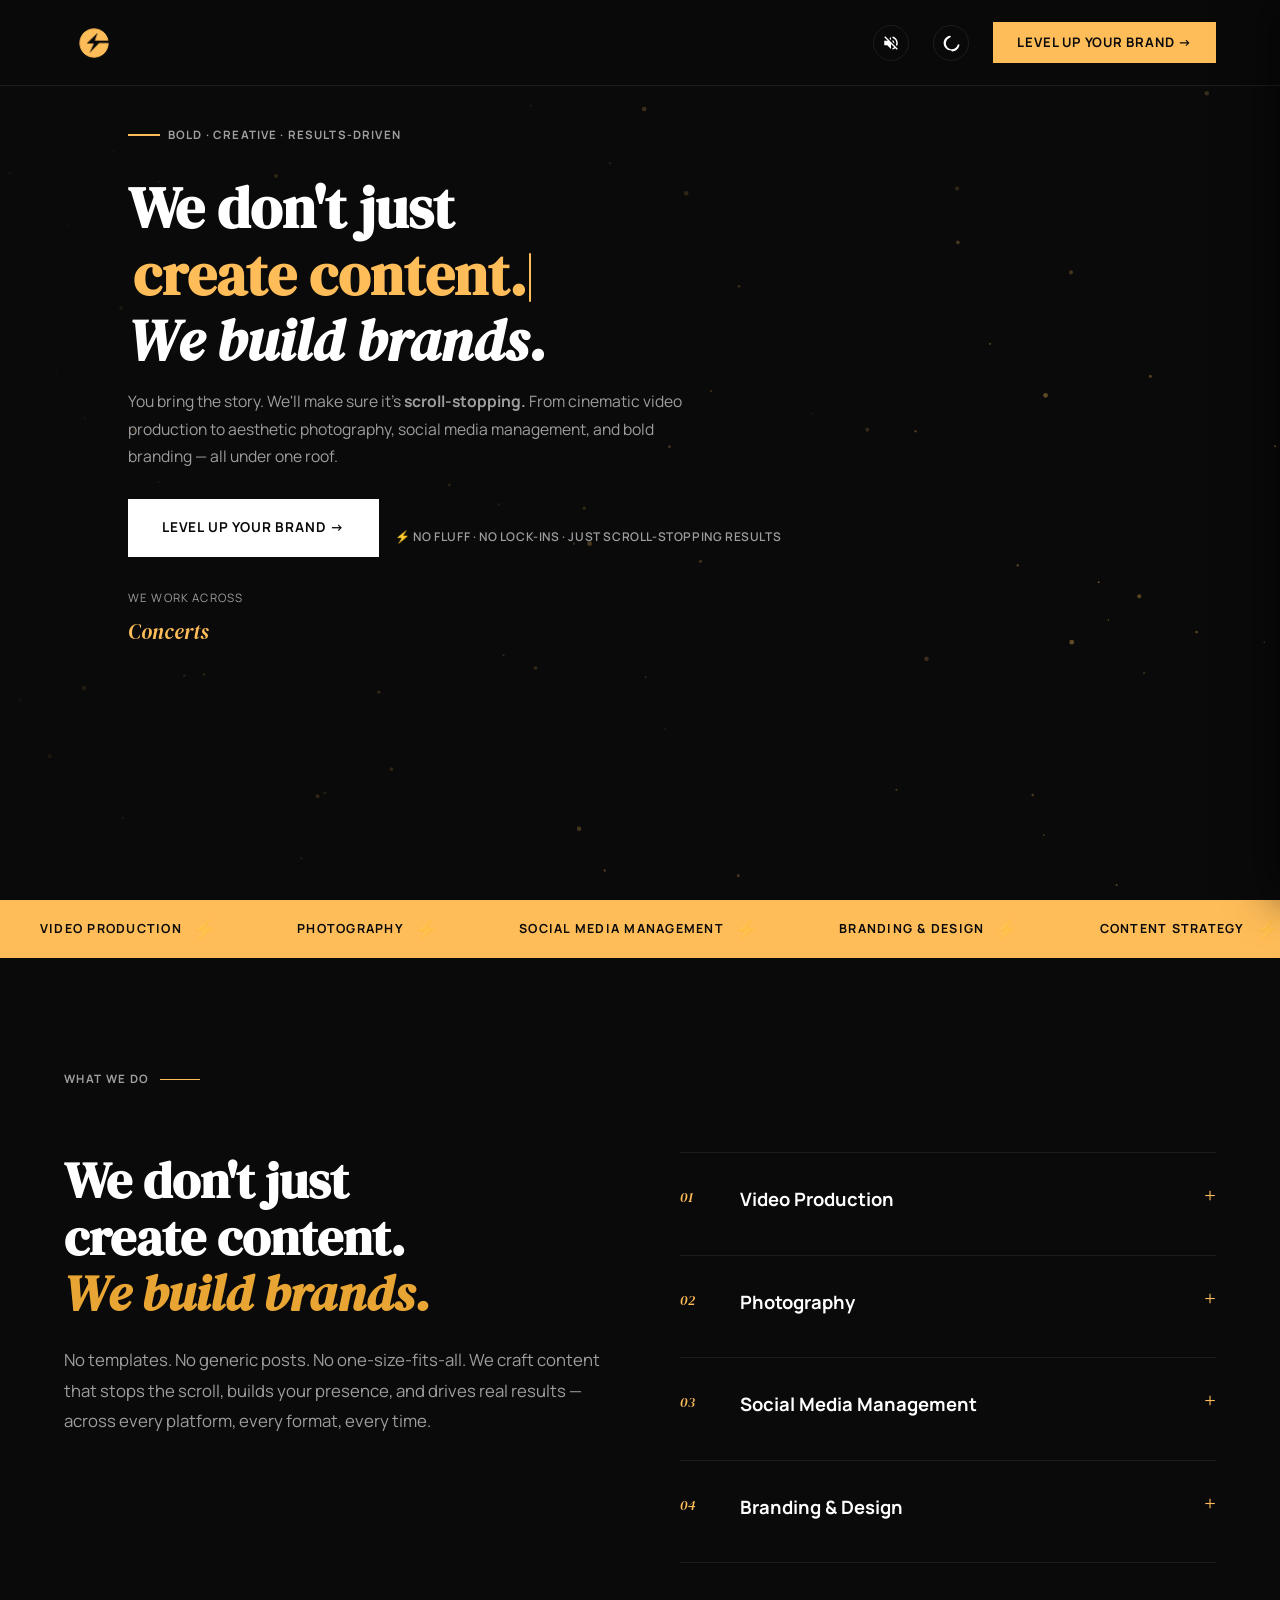
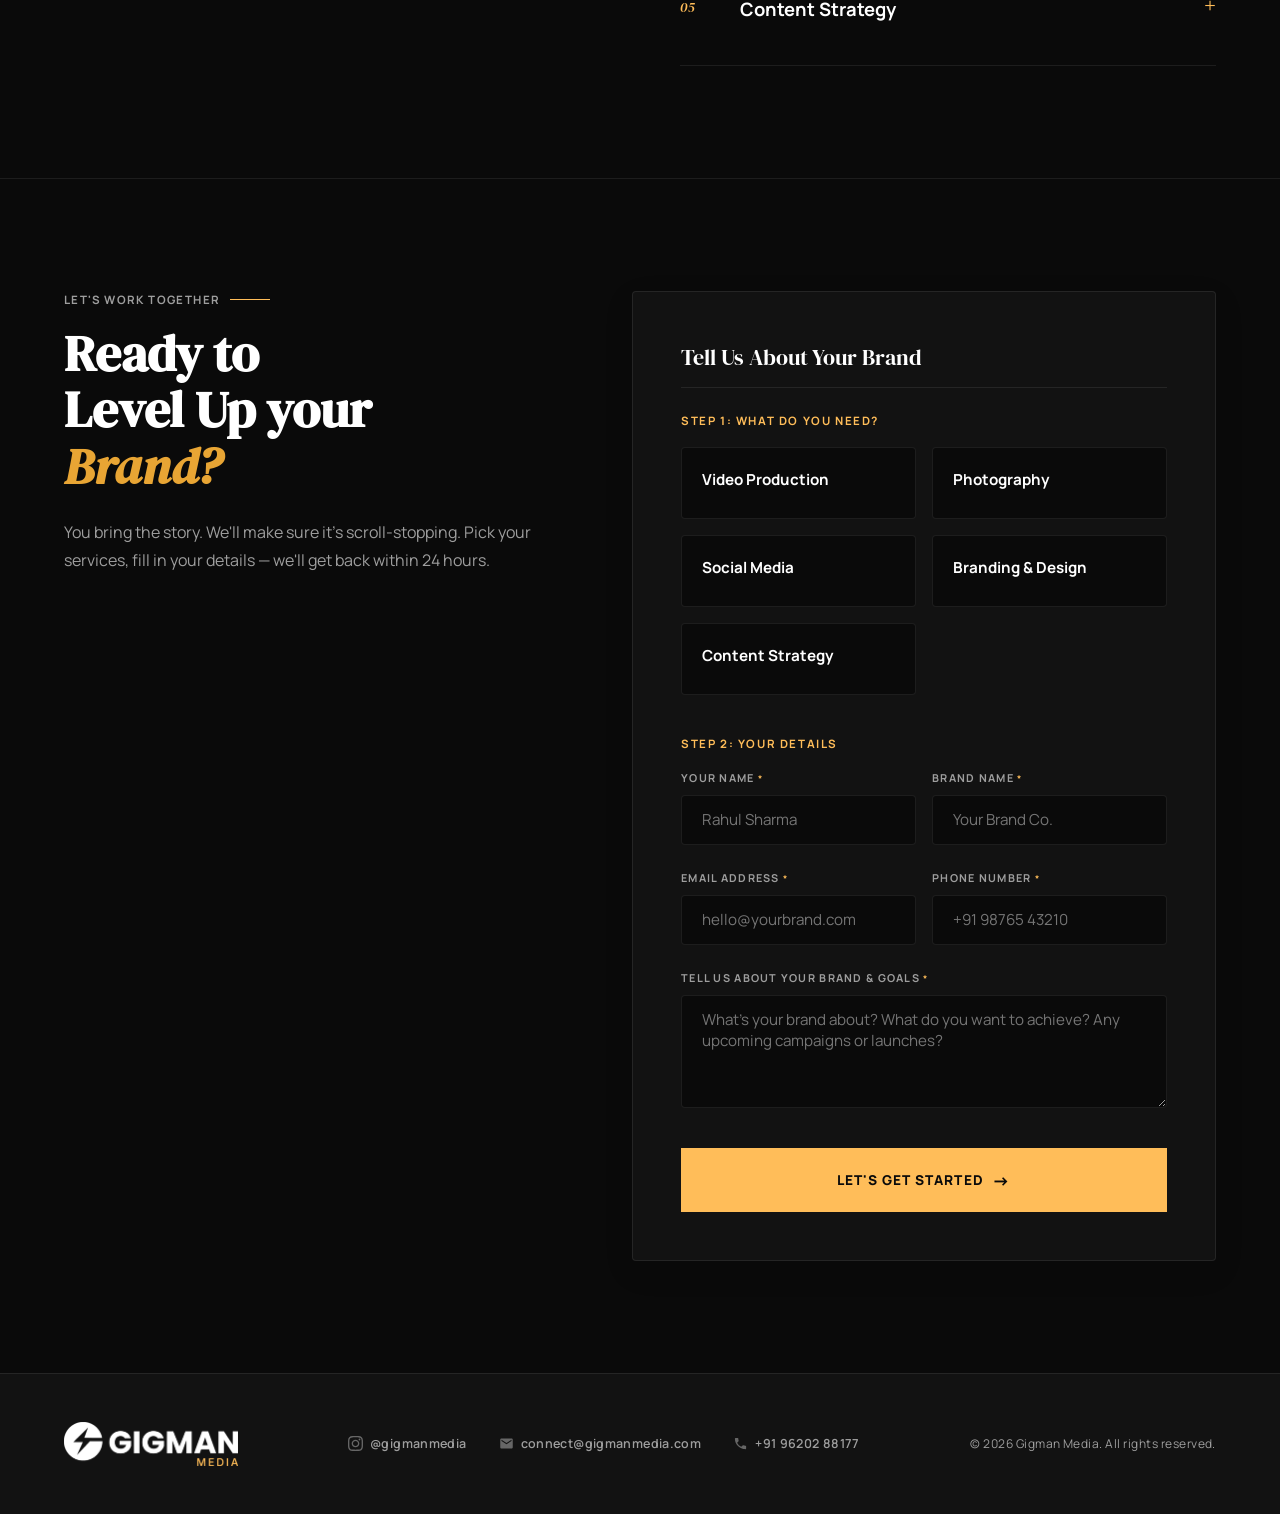
==== commit d95ffd60: "bug fixes" ====
--- a/index.html
+++ b/index.html
@@ -35,7 +35,7 @@
   <!-- NAVIGATION -->
   <nav class="navbar">
     <div class="logo-wrapper">
-      <a href="index.html" class="logo" aria-label="Gigman Media Logo">
+      <a href="#" class="logo" aria-label="Gigman Media Logo">
         <img src="assets/YellowMono.png" class="nav-logo logo-light" alt="Brand Logo">
         <img src="assets/BlackMono.png" class="nav-logo logo-dark" alt="Brand Logo">
       </a>
--- a/css/styles.css
+++ b/css/styles.css
@@ -247,13 +247,15 @@
   background: transparent;
 }
 
-/* Trigger only when navigation is at top (not scrolled) */
-.navbar:not(.scrolled) .logo-wrapper:hover .monogram-dropdown,
-nav:not(.scrolled) .logo-wrapper:hover .monogram-dropdown {
-  opacity: 1;
-  visibility: visible;
-  pointer-events: auto;
-  transform: translateY(0);
+/* Trigger only when navigation is at top (not scrolled) - Desktop only hover trigger */
+@media (min-width: 1025px) {
+  .navbar:not(.scrolled) .logo-wrapper:hover .monogram-dropdown,
+  nav:not(.scrolled) .logo-wrapper:hover .monogram-dropdown {
+    opacity: 1;
+    visibility: visible;
+    pointer-events: auto;
+    transform: translateY(0);
+  }
 }
 
 /* Dropdown Options */
@@ -328,8 +330,8 @@
   background: rgba(255, 255, 255, 0.06);
 }
 
-/* Mobile responsive override */
-@media (max-width: 768px) {
+/* Mobile and Tablet responsive override - completely hide and disable the monogram dropdown/selection feature */
+@media (max-width: 1024px) {
   .monogram-dropdown {
     display: none !important;
   }
